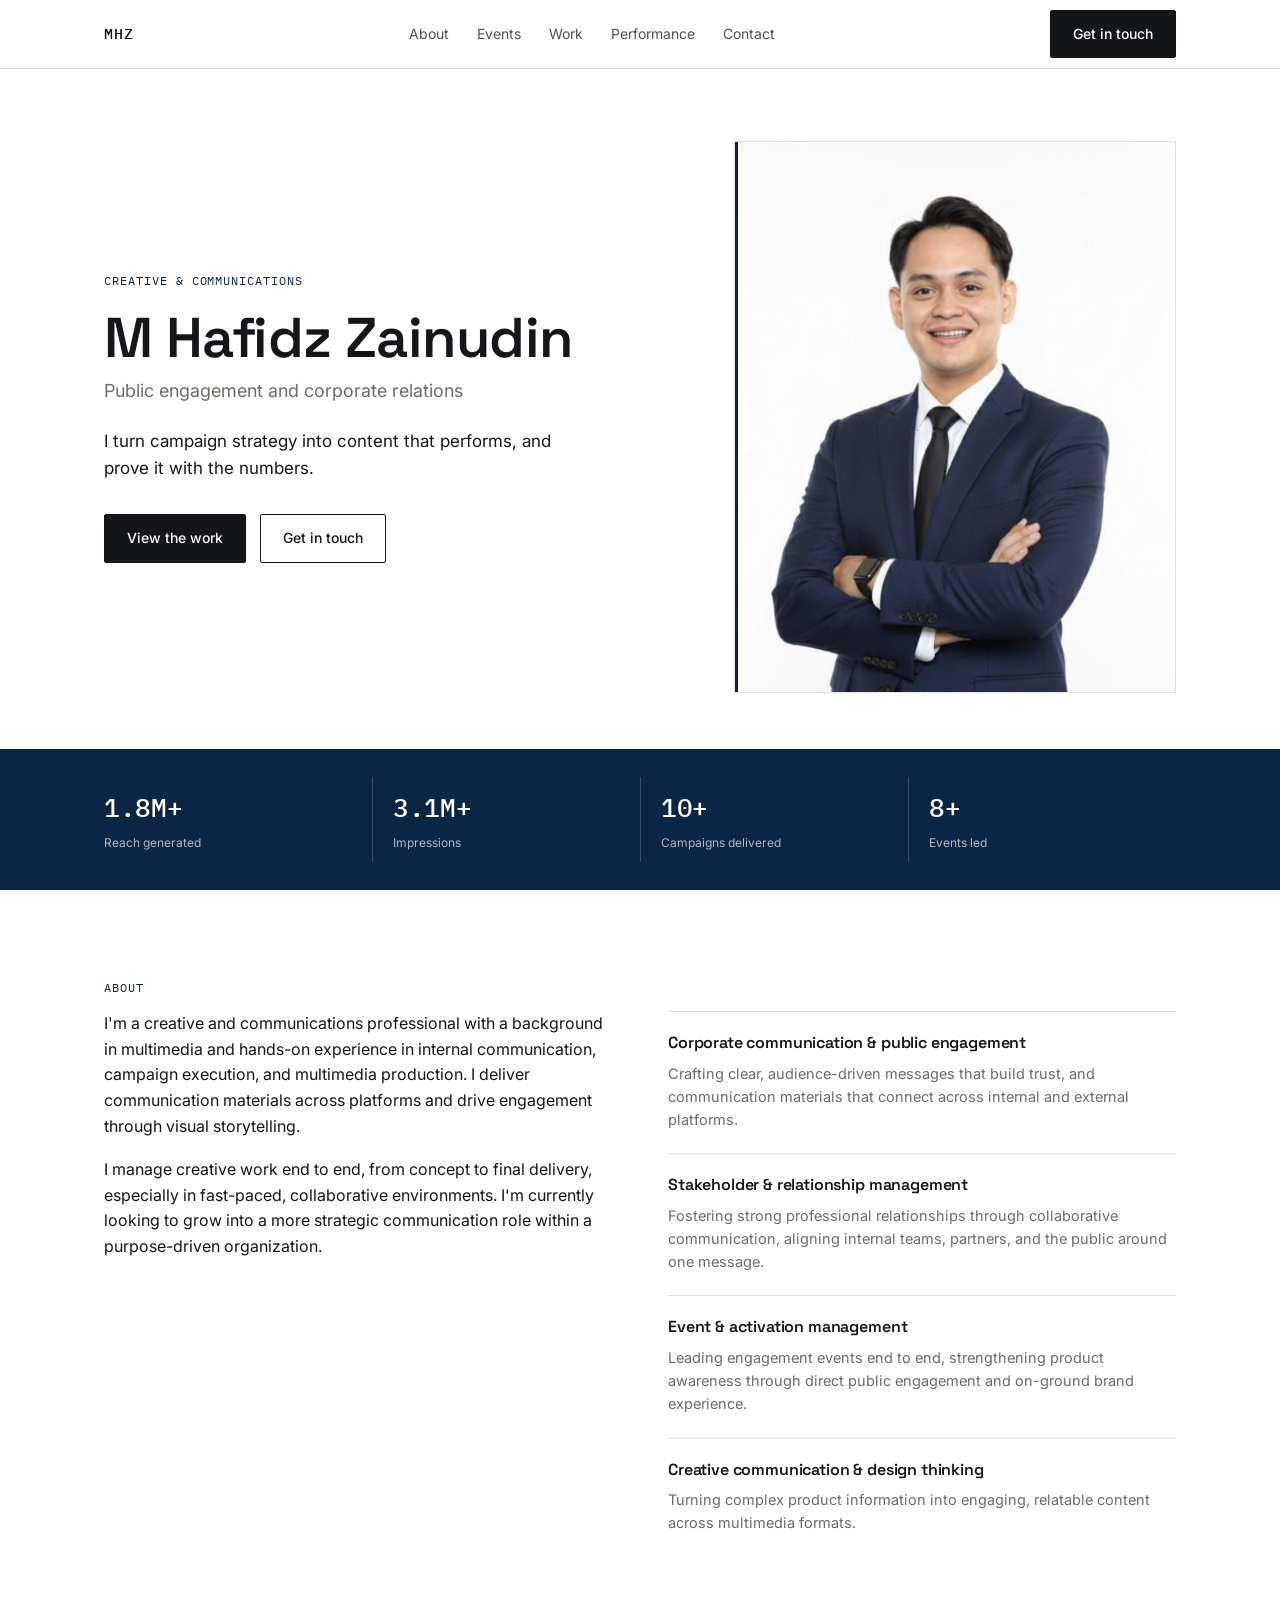
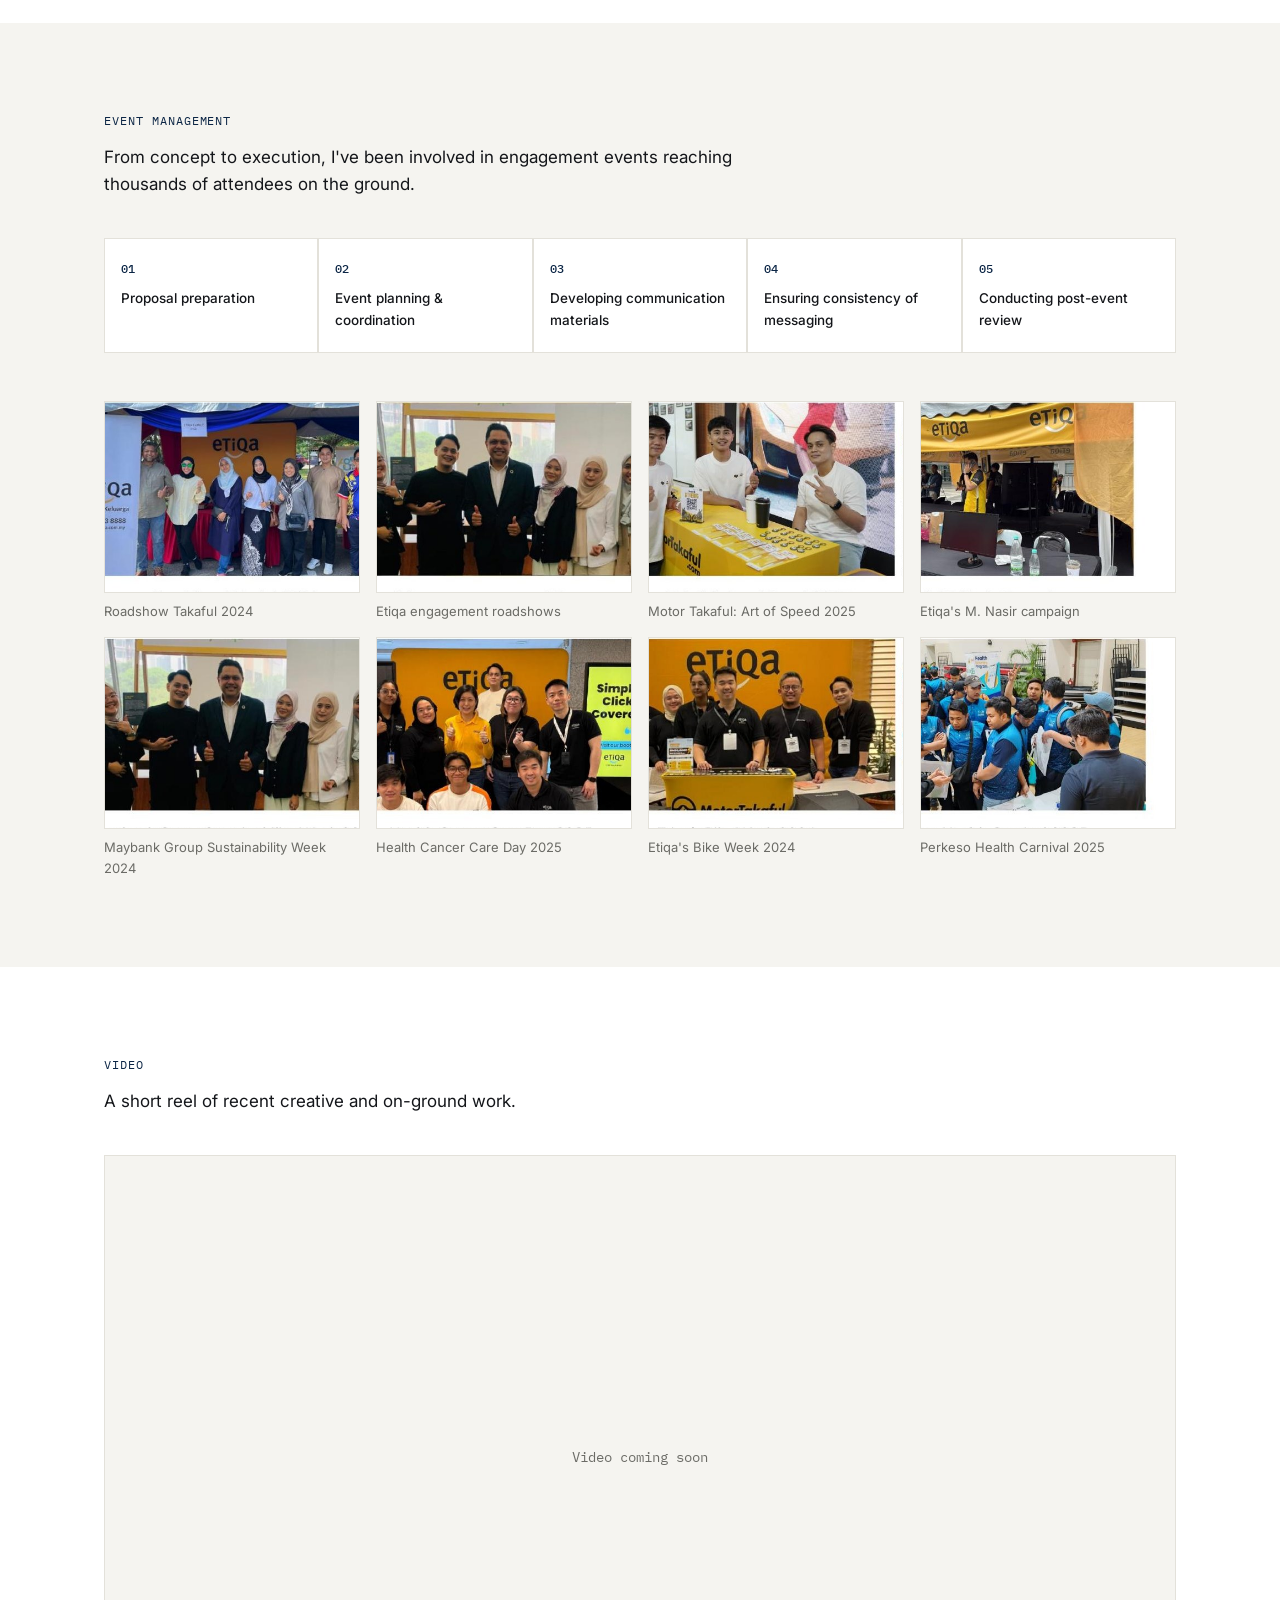
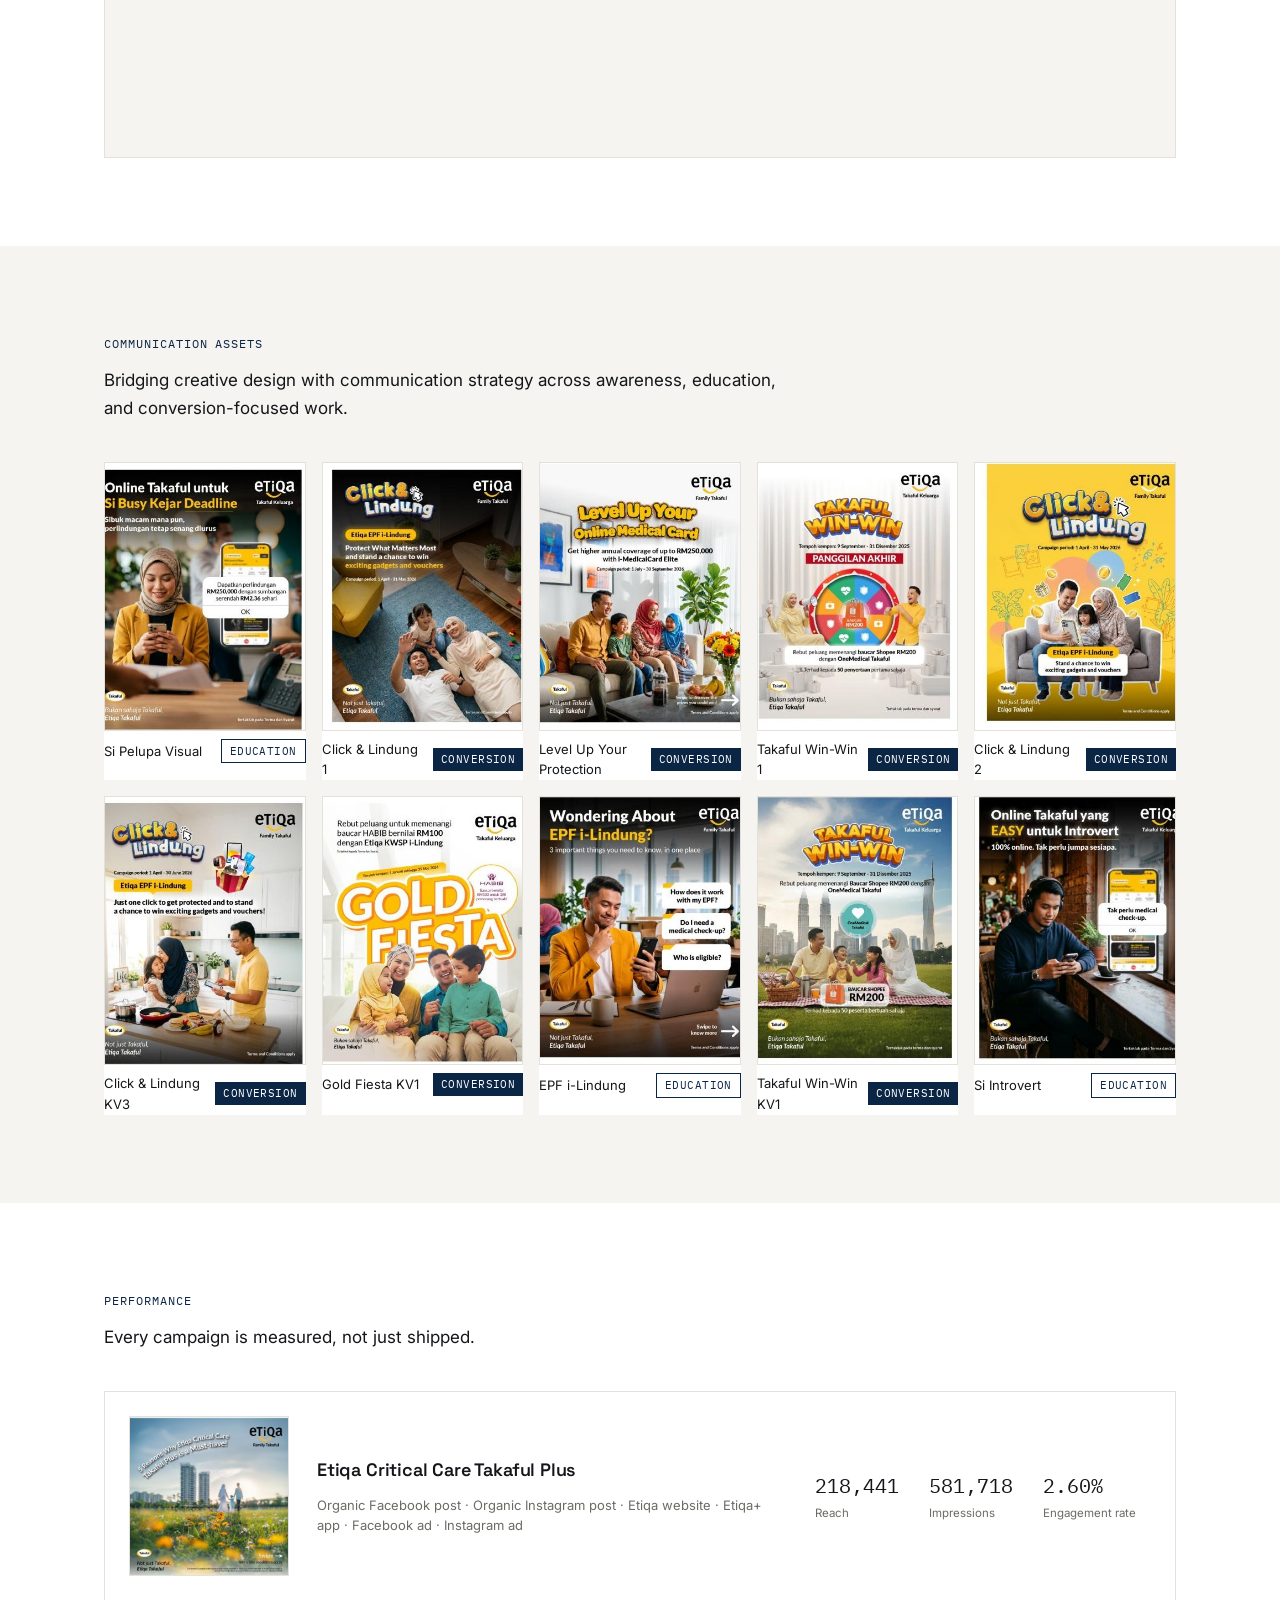
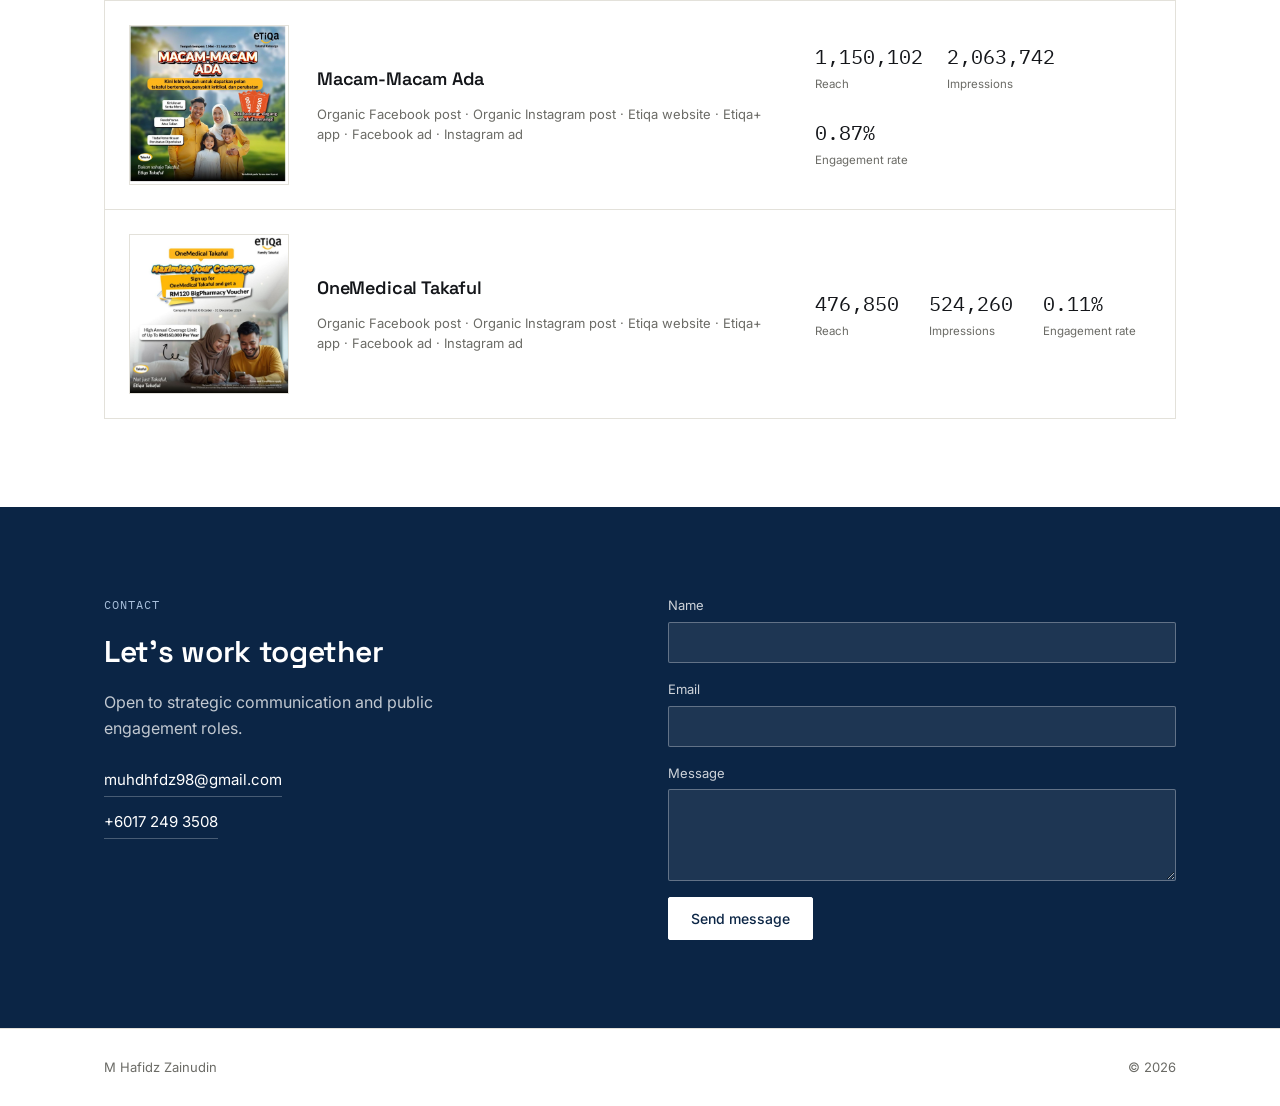
==== index.html @ d182d512 "Add files via upload" ====
<!DOCTYPE html>
<html lang="en">
<head>
<meta charset="UTF-8">
<meta name="viewport" content="width=device-width, initial-scale=1.0">
<title>M Hafidz Zainudin — Creative & Communications</title>
<meta name="description" content="Portfolio of M Hafidz Zainudin — creative and communications, public engagement and corporate relations.">
<link rel="preconnect" href="https://fonts.googleapis.com">
<link rel="preconnect" href="https://fonts.gstatic.com" crossorigin>
<link href="https://fonts.googleapis.com/css2?family=Space+Grotesk:wght@500;600;700&family=Inter:wght@400;500;600&family=IBM+Plex+Mono:wght@500&display=swap" rel="stylesheet">
<link rel="stylesheet" href="styles.css">
</head>
<body>

<a class="skip-link" href="#main">Skip to content</a>

<header class="nav" id="nav">
  <div class="wrap nav-inner">
    <a href="#top" class="mark">MHZ</a>
    <nav class="nav-links" aria-label="Primary">
      <a href="#about">About</a>
      <a href="#events">Events</a>
      <a href="#work">Work</a>
      <a href="#performance">Performance</a>
      <a href="#contact">Contact</a>
    </nav>
    <a href="#contact" class="btn btn-ink nav-cta">Get in touch</a>
    <button class="nav-toggle" id="navToggle" aria-label="Open menu" aria-expanded="false">
      <span></span><span></span><span></span>
    </button>
  </div>
</header>

<main id="main">

  <!-- HERO -->
  <section class="hero" id="top">
    <div class="wrap hero-grid">
      <div class="hero-copy">
        <p class="eyebrow" id="heroRole">Creative &amp; communications</p>
        <h1 id="heroName">M Hafidz Zainudin</h1>
        <p class="hero-role-secondary" id="heroRoleSecondary">Public engagement and corporate relations</p>
        <p class="hero-tagline" id="heroTagline"></p>
        <div class="hero-ctas">
          <a href="#work" class="btn btn-ink">View the work</a>
          <a href="#contact" class="btn btn-outline">Get in touch</a>
        </div>
      </div>
      <div class="hero-photo-wrap">
        <img id="heroPhoto" class="hero-photo" src="" alt="Portrait of M Hafidz Zainudin">
      </div>
    </div>
  </section>

  <!-- PROOF STRIP -->
  <section class="proof" aria-label="Career highlights">
    <div class="wrap proof-inner" id="metricsStrip"></div>
  </section>

  <!-- ABOUT -->
  <section class="section" id="about">
    <div class="wrap">
      <p class="section-eyebrow">About</p>
      <div class="about-grid">
        <div class="about-text" id="aboutText"></div>
        <div class="expertise-list" id="expertiseList"></div>
      </div>
    </div>
  </section>

  <!-- EVENTS -->
  <section class="section section-alt" id="events">
    <div class="wrap">
      <p class="section-eyebrow">Event management</p>
      <p class="section-intro" id="eventIntro"></p>

      <ol class="process" id="processList"></ol>

      <div class="photo-grid" id="eventsGrid"></div>
    </div>
  </section>

  <!-- VIDEO -->
  <section class="section" id="video">
    <div class="wrap">
      <p class="section-eyebrow">Video</p>
      <p class="section-intro" id="videoIntro"></p>
      <div class="video-frame" id="videoFrame"></div>
    </div>
  </section>

  <!-- WORK / GALLERY -->
  <section class="section section-alt" id="work">
    <div class="wrap">
      <p class="section-eyebrow">Communication assets</p>
      <p class="section-intro" id="galleryIntro"></p>
      <div class="gallery-grid" id="galleryGrid"></div>
    </div>
  </section>

  <!-- PERFORMANCE -->
  <section class="section" id="performance">
    <div class="wrap">
      <p class="section-eyebrow">Performance</p>
      <p class="section-intro" id="performanceIntro"></p>
      <div class="performance-list" id="performanceList"></div>
    </div>
  </section>

  <!-- CONTACT -->
  <section class="section section-contact" id="contact">
    <div class="wrap contact-grid">
      <div>
        <p class="section-eyebrow">Contact</p>
        <h2 class="contact-heading">Let's work together</h2>
        <p class="contact-note" id="footerNote"></p>
        <ul class="contact-list" id="contactList"></ul>
      </div>
      <form class="contact-form" name="contact" method="POST" data-netlify="true" netlify-honeypot="company">
        <input type="hidden" name="form-name" value="contact">
        <p class="hp-field"><label>Company<input name="company"></label></p>
        <label class="field">
          <span>Name</span>
          <input type="text" name="name" required>
        </label>
        <label class="field">
          <span>Email</span>
          <input type="email" name="email" required>
        </label>
        <label class="field">
          <span>Message</span>
          <textarea name="message" rows="4" required></textarea>
        </label>
        <button type="submit" class="btn btn-ink">Send message</button>
      </form>
    </div>
  </section>

</main>

<footer class="footer">
  <div class="wrap footer-inner">
    <span id="footerName"></span>
    <span class="footer-year"></span>
  </div>
</footer>

<script src="script.js"></script>
<script src="https://identity.netlify.com/v1/netlify-identity-widget.js"></script>
<script>
  if (window.netlifyIdentity) {
    window.netlifyIdentity.on("init", (user) => {
      if (!user) {
        window.netlifyIdentity.on("login", () => {
          document.location.href = "/admin/";
        });
      }
    });
  }
</script>
</body>
</html>
---- styles.css ----
:root {
  --ink: #14161A;
  --paper: #FFFFFF;
  --paper-alt: #F5F4F0;
  --navy: #0B2545;
  --navy-deep: #081B2E;
  --navy-tint: #E9EEF5;
  --line: #E3E1DA;
  --muted: #6B6B66;
  --font-display: 'Space Grotesk', sans-serif;
  --font-body: 'Inter', sans-serif;
  --font-mono: 'IBM Plex Mono', monospace;
  --max: 1120px;
}

* { box-sizing: border-box; }
html { scroll-behavior: smooth; }
body {
  margin: 0;
  font-family: var(--font-body);
  color: var(--ink);
  background: var(--paper);
  line-height: 1.6;
  -webkit-font-smoothing: antialiased;
}
img { max-width: 100%; display: block; }
a { color: inherit; }

.skip-link {
  position: absolute; left: -999px; top: 0;
  background: var(--ink); color: var(--paper); padding: 10px 16px; z-index: 200;
}
.skip-link:focus { left: 12px; top: 12px; }

.wrap { max-width: var(--max); margin: 0 auto; padding: 0 24px; }

h1, h2, h3 { font-family: var(--font-display); font-weight: 600; letter-spacing: -0.01em; margin: 0; }

/* ---------- NAV ---------- */
.nav {
  position: sticky; top: 0; z-index: 100;
  background: rgba(255,255,255,0.92);
  backdrop-filter: blur(8px);
  border-bottom: 1px solid var(--line);
}
.nav-inner { display: flex; align-items: center; justify-content: space-between; height: 68px; }
.mark { font-family: var(--font-mono); font-weight: 500; font-size: 15px; letter-spacing: 0.06em; text-decoration: none; }
.nav-links { display: flex; gap: 28px; }
.nav-links a { text-decoration: none; font-size: 14px; color: var(--ink); opacity: 0.75; transition: opacity 0.15s; }
.nav-links a:hover { opacity: 1; }
.nav-cta { display: inline-flex; }
.nav-toggle { display: none; flex-direction: column; gap: 4px; background: none; border: 0; cursor: pointer; padding: 8px; }
.nav-toggle span { width: 20px; height: 2px; background: var(--ink); display: block; }

/* ---------- BUTTONS ---------- */
.btn {
  display: inline-block; text-decoration: none;
  font-size: 14px; font-weight: 500; padding: 12px 22px;
  border-radius: 2px; border: 1px solid var(--ink);
  transition: background 0.15s, color 0.15s, border-color 0.15s;
  cursor: pointer; font-family: var(--font-body);
}
.btn-ink { background: var(--ink); color: var(--paper); }
.btn-ink:hover { background: var(--navy); border-color: var(--navy); }
.btn-outline { background: transparent; color: var(--ink); }
.btn-outline:hover { border-color: var(--navy); color: var(--navy); }

/* ---------- HERO ---------- */
.hero { padding: 72px 0 56px; }
.hero-grid { display: grid; grid-template-columns: 1.3fr 1fr; gap: 56px; align-items: center; }
.eyebrow {
  font-family: var(--font-mono); font-size: 12px; letter-spacing: 0.08em; text-transform: uppercase;
  color: var(--navy); margin: 0 0 18px;
}
.hero-copy h1 { font-size: clamp(36px, 5vw, 56px); line-height: 1.05; }
.hero-role-secondary { font-size: 18px; color: var(--muted); margin: 10px 0 22px; }
.hero-tagline { font-size: 17px; max-width: 44ch; margin: 0 0 32px; }
.hero-ctas { display: flex; gap: 14px; flex-wrap: wrap; }
.hero-photo-wrap {
  border: 1px solid var(--line); background: var(--paper-alt);
  aspect-ratio: 4/5; overflow: hidden; position: relative;
}
.hero-photo-wrap::after {
  content: ''; position: absolute; inset: 0;
  border-left: 3px solid var(--navy);
}
.hero-photo { width: 100%; height: 100%; object-fit: cover; }

/* ---------- PROOF STRIP (signature element) ---------- */
.proof { background: var(--navy); color: #fff; }
.proof-inner {
  display: grid; grid-template-columns: repeat(auto-fit, minmax(160px, 1fr));
  padding: 28px 24px;
}
.metric { padding: 10px 20px; border-left: 1px solid rgba(255,255,255,0.18); }
.metric:first-child { border-left: 0; padding-left: 0; }
.metric-value { font-family: var(--font-mono); font-size: 26px; font-weight: 500; letter-spacing: -0.01em; }
.metric-label { font-size: 12px; color: rgba(255,255,255,0.68); margin-top: 4px; }

/* ---------- SECTIONS ---------- */
.section { padding: 88px 0; }
.section-alt { background: var(--paper-alt); }
.section-eyebrow {
  font-family: var(--font-mono); font-size: 12px; letter-spacing: 0.08em; text-transform: uppercase;
  color: var(--navy); margin: 0 0 14px;
}
.section-intro { font-size: 17px; max-width: 62ch; color: var(--ink); margin: 0 0 40px; }

/* ---------- ABOUT ---------- */
.about-grid { display: grid; grid-template-columns: 1fr 1fr; gap: 56px; }
.about-text p { font-size: 16px; margin: 0 0 18px; color: var(--ink); }
.expertise-list { display: flex; flex-direction: column; gap: 22px; }
.expertise-item { border-top: 1px solid var(--line); padding-top: 18px; }
.expertise-item h3 { font-size: 16px; font-weight: 600; margin-bottom: 6px; }
.expertise-item p { font-size: 14.5px; color: var(--muted); margin: 0; }

/* ---------- PROCESS (real sequence) ---------- */
.process {
  list-style: none; margin: 0 0 48px; padding: 0;
  display: grid; grid-template-columns: repeat(5, 1fr); gap: 2px;
  background: var(--line); border: 1px solid var(--line);
}
.process li {
  background: var(--paper); padding: 20px 16px; font-size: 13.5px; font-weight: 500;
  position: relative;
}
.process li .step-num {
  display: block; font-family: var(--font-mono); font-size: 12px; color: var(--navy); margin-bottom: 10px;
}

/* ---------- PHOTO GRID ---------- */
.photo-grid { display: grid; grid-template-columns: repeat(4, 1fr); gap: 16px; }
.photo-card figure { margin: 0; }
.photo-card img { width: 100%; aspect-ratio: 4/3; object-fit: cover; border: 1px solid var(--line); }
.photo-card figcaption { font-size: 13px; color: var(--muted); margin-top: 8px; }

/* ---------- VIDEO ---------- */
.video-frame {
  aspect-ratio: 16/9; background: var(--paper-alt); border: 1px solid var(--line);
  display: flex; align-items: center; justify-content: center; overflow: hidden;
}
.video-frame iframe { width: 100%; height: 100%; border: 0; }
.video-placeholder { font-size: 14px; color: var(--muted); font-family: var(--font-mono); }

/* ---------- GALLERY ---------- */
.gallery-grid { display: grid; grid-template-columns: repeat(5, 1fr); gap: 16px; }
.gallery-item { background: var(--paper); }
.gallery-item img { width: 100%; aspect-ratio: 3/4; object-fit: cover; border: 1px solid var(--line); }
.gallery-meta { display: flex; align-items: center; justify-content: space-between; margin-top: 8px; gap: 8px; }
.gallery-caption { font-size: 13px; color: var(--ink); }
.tag {
  font-family: var(--font-mono); font-size: 10.5px; letter-spacing: 0.04em; text-transform: uppercase;
  padding: 3px 8px; white-space: nowrap;
}
.tag-conversion { background: var(--navy); color: #fff; }
.tag-education { border: 1px solid var(--navy); color: var(--navy); }

/* ---------- PERFORMANCE ---------- */
.performance-list { display: flex; flex-direction: column; gap: 1px; background: var(--line); border: 1px solid var(--line); }
.performance-item {
  background: var(--paper); display: grid; grid-template-columns: 160px 1.4fr 1fr; gap: 28px; padding: 24px; align-items: center;
}
.performance-item img { width: 100%; aspect-ratio: 1; object-fit: cover; border: 1px solid var(--line); }
.performance-name { font-family: var(--font-display); font-size: 18px; font-weight: 600; margin: 0 0 10px; }
.performance-platforms { font-size: 13px; color: var(--muted); margin: 0; }
.performance-stats { display: flex; gap: 24px; flex-wrap: wrap; }
.performance-stats div { min-width: 90px; }
.performance-stats .stat-value { font-family: var(--font-mono); font-size: 20px; }
.performance-stats .stat-label { font-size: 11.5px; color: var(--muted); margin-top: 2px; }

/* ---------- CONTACT ---------- */
.section-contact { background: var(--navy); color: #fff; }
.contact-grid { display: grid; grid-template-columns: 1fr 1fr; gap: 56px; }
.section-contact .section-eyebrow { color: #A9C0DC; }
.contact-heading { font-size: 30px; margin: 6px 0 14px; }
.contact-note { color: rgba(255,255,255,0.75); max-width: 42ch; margin: 0 0 26px; }
.contact-list { list-style: none; padding: 0; margin: 0; display: flex; flex-direction: column; gap: 12px; }
.contact-list a { text-decoration: none; font-size: 15px; border-bottom: 1px solid rgba(255,255,255,0.25); padding-bottom: 4px; display: inline-block; }
.contact-list a:hover { border-color: #fff; }

.contact-form { display: flex; flex-direction: column; gap: 16px; }
.field { display: flex; flex-direction: column; gap: 6px; font-size: 13px; }
.field span { color: rgba(255,255,255,0.8); }
.field input, .field textarea, .contact-form textarea {
  font-family: var(--font-body); font-size: 14px; padding: 11px 12px;
  background: rgba(255,255,255,0.08); border: 1px solid rgba(255,255,255,0.3); color: #fff; border-radius: 2px;
}
.field input::placeholder, .field textarea::placeholder { color: rgba(255,255,255,0.4); }
.contact-form .btn-ink { background: #fff; color: var(--navy); border-color: #fff; align-self: flex-start; }
.contact-form .btn-ink:hover { background: var(--navy-tint); }
.hp-field { position: absolute; left: -9999px; }

/* ---------- FOOTER ---------- */
.footer { padding: 28px 0; border-top: 1px solid var(--line); }
.footer-inner { display: flex; justify-content: space-between; font-size: 13px; color: var(--muted); }

/* ---------- RESPONSIVE ---------- */
@media (max-width: 860px) {
  .hero-grid { grid-template-columns: 1fr; }
  .hero-photo-wrap { order: -1; max-width: 320px; }
  .about-grid { grid-template-columns: 1fr; }
  .process { grid-template-columns: repeat(2, 1fr); }
  .photo-grid { grid-template-columns: repeat(2, 1fr); }
  .gallery-grid { grid-template-columns: repeat(2, 1fr); }
  .performance-item { grid-template-columns: 96px 1fr; }
  .performance-stats { grid-column: 1 / -1; }
  .contact-grid { grid-template-columns: 1fr; }
  .nav-links, .nav-cta { display: none; }
  .nav-toggle { display: flex; }
  .nav.open .nav-links {
    display: flex; flex-direction: column; position: absolute; top: 68px; left: 0; right: 0;
    background: #fff; border-bottom: 1px solid var(--line); padding: 16px 24px; gap: 16px;
  }
  .nav.open .nav-cta { display: inline-flex; position: absolute; top: 220px; left: 24px; }
}
@media (max-width: 480px) {
  .process { grid-template-columns: 1fr; }
  .photo-grid { grid-template-columns: 1fr; }
  .gallery-grid { grid-template-columns: 1fr; }
}
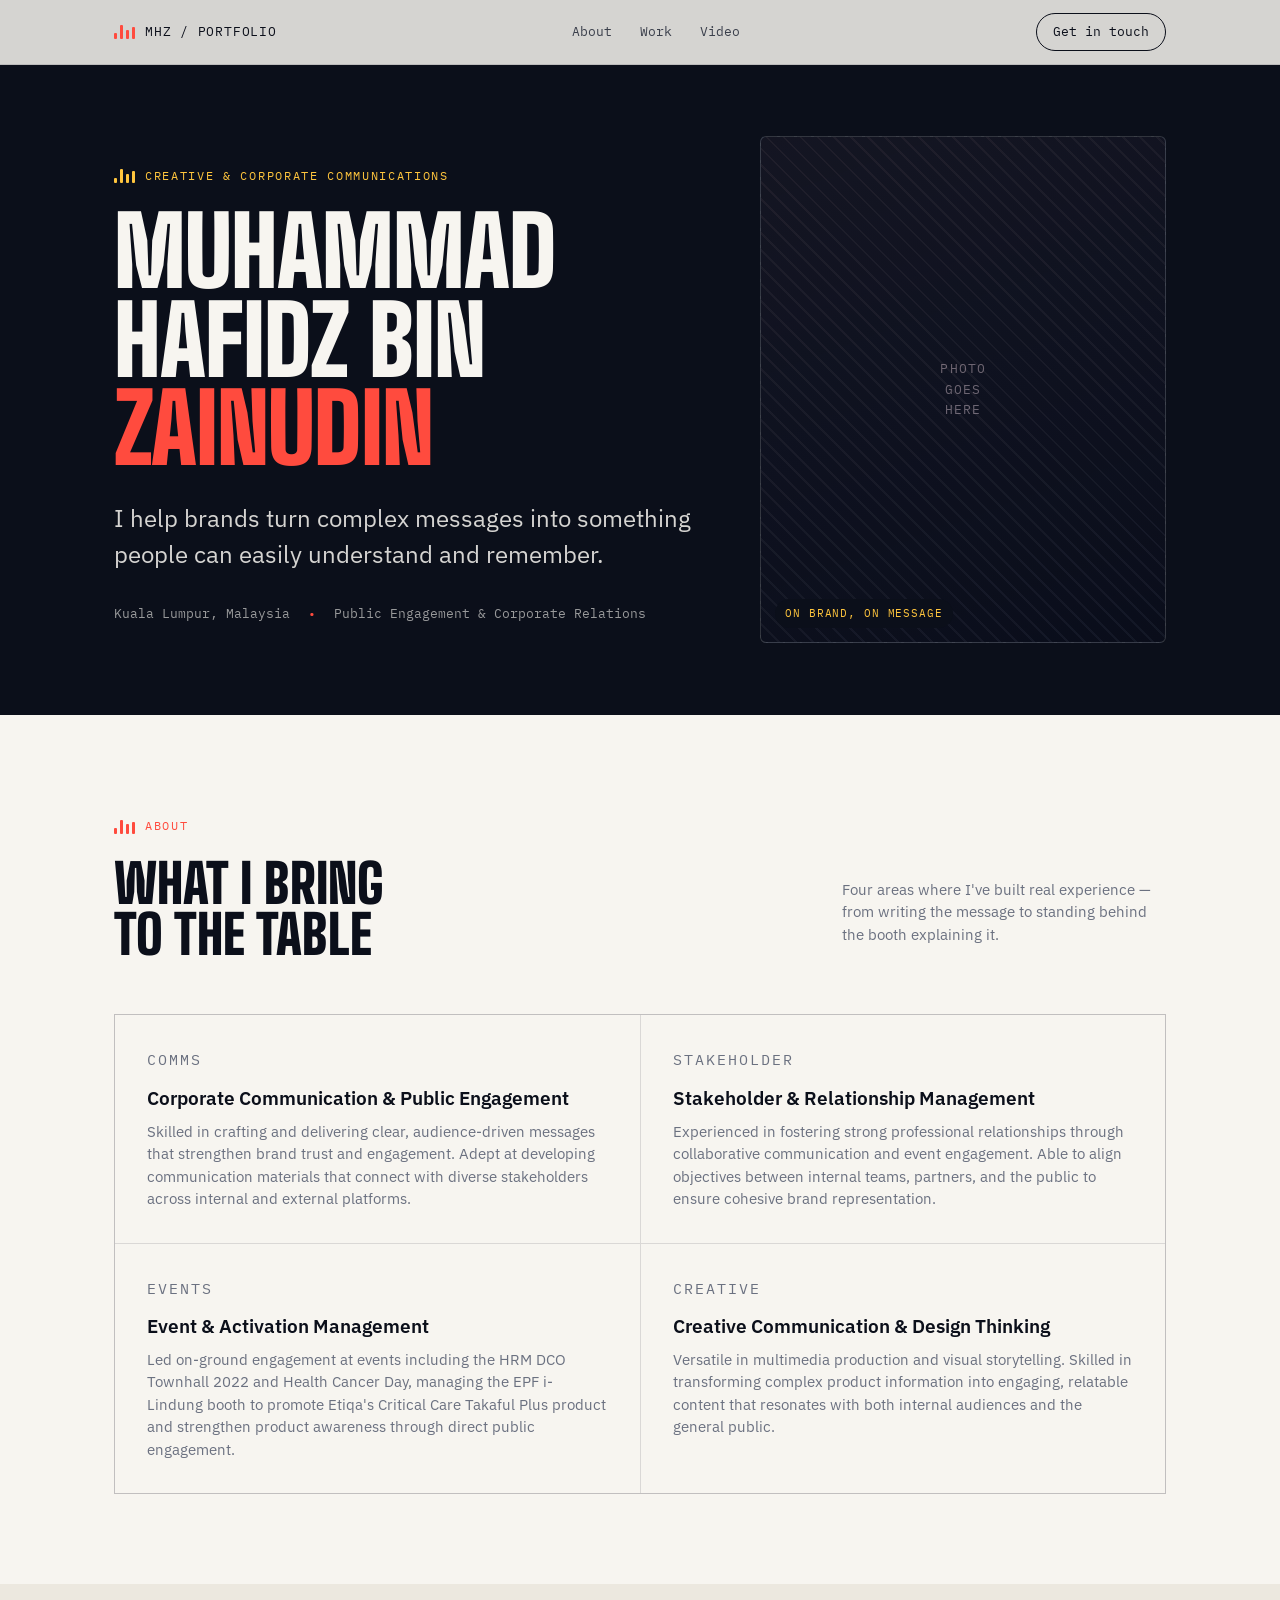
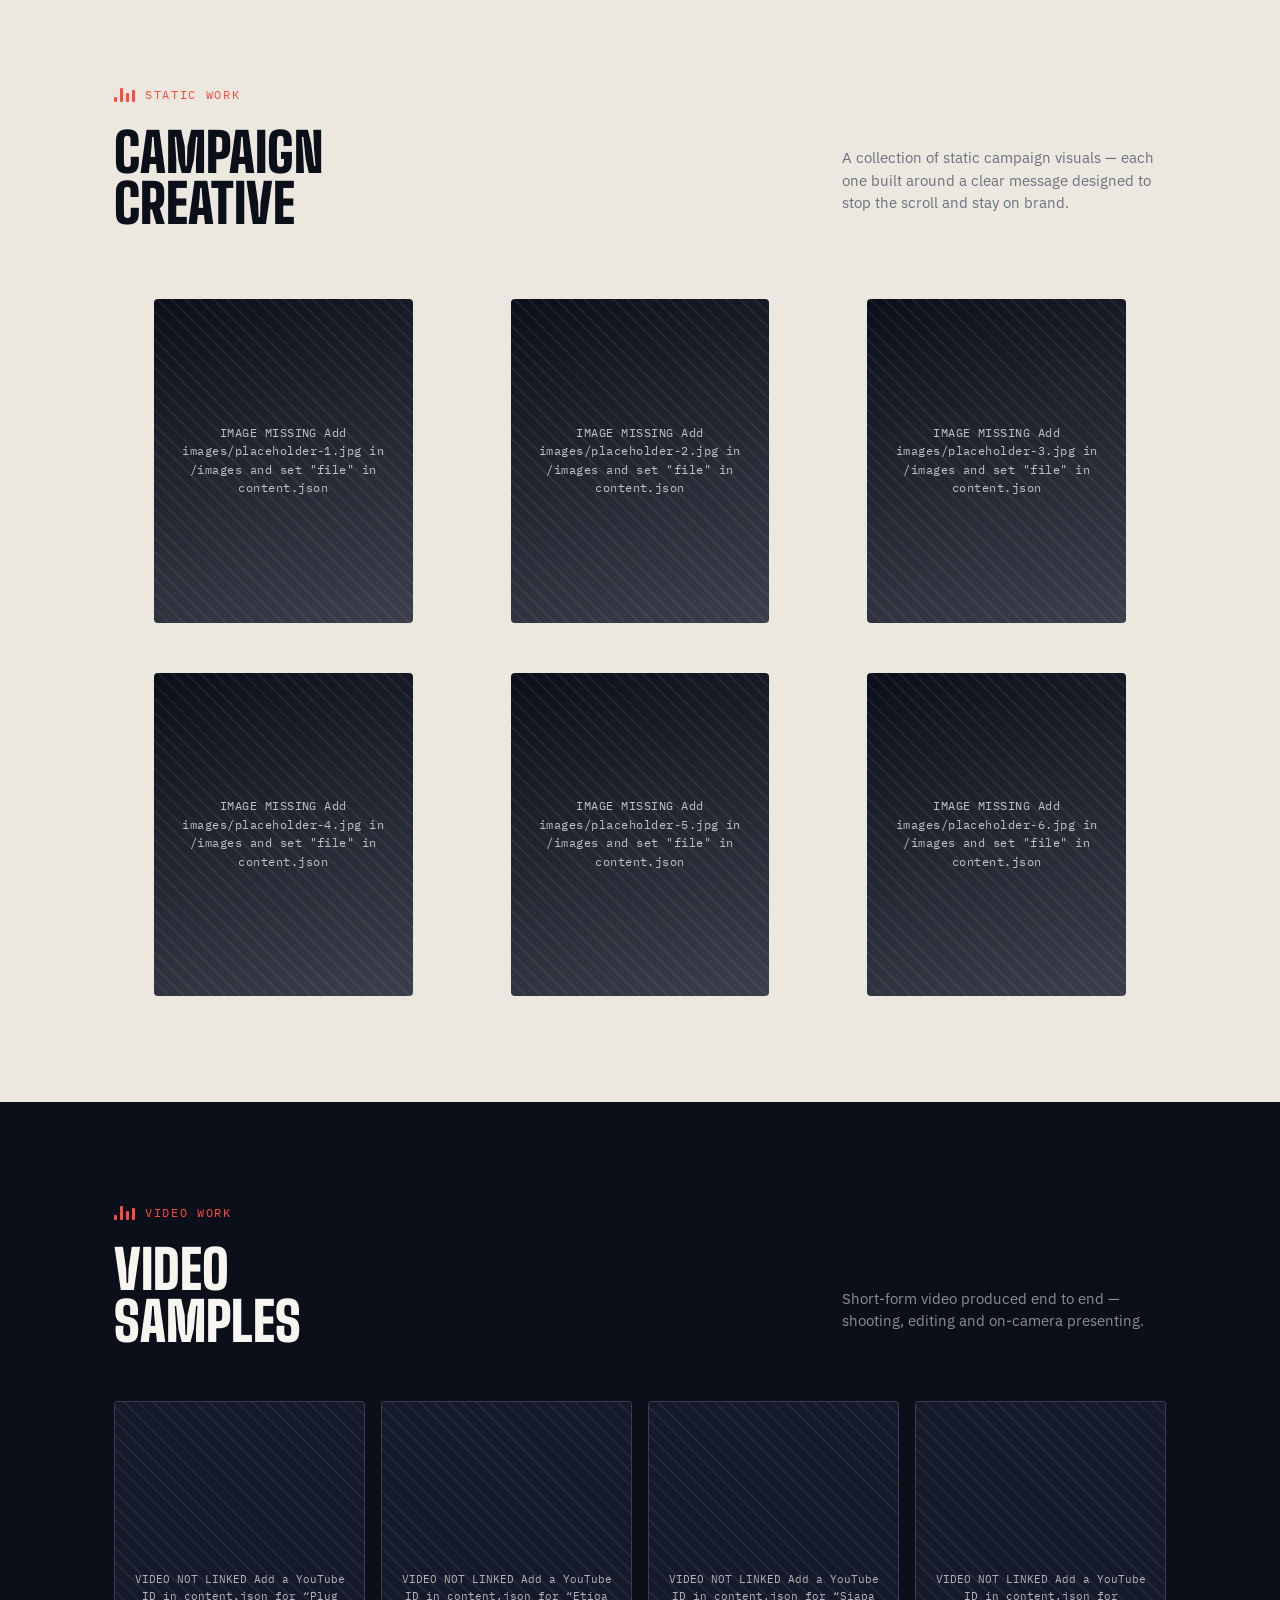
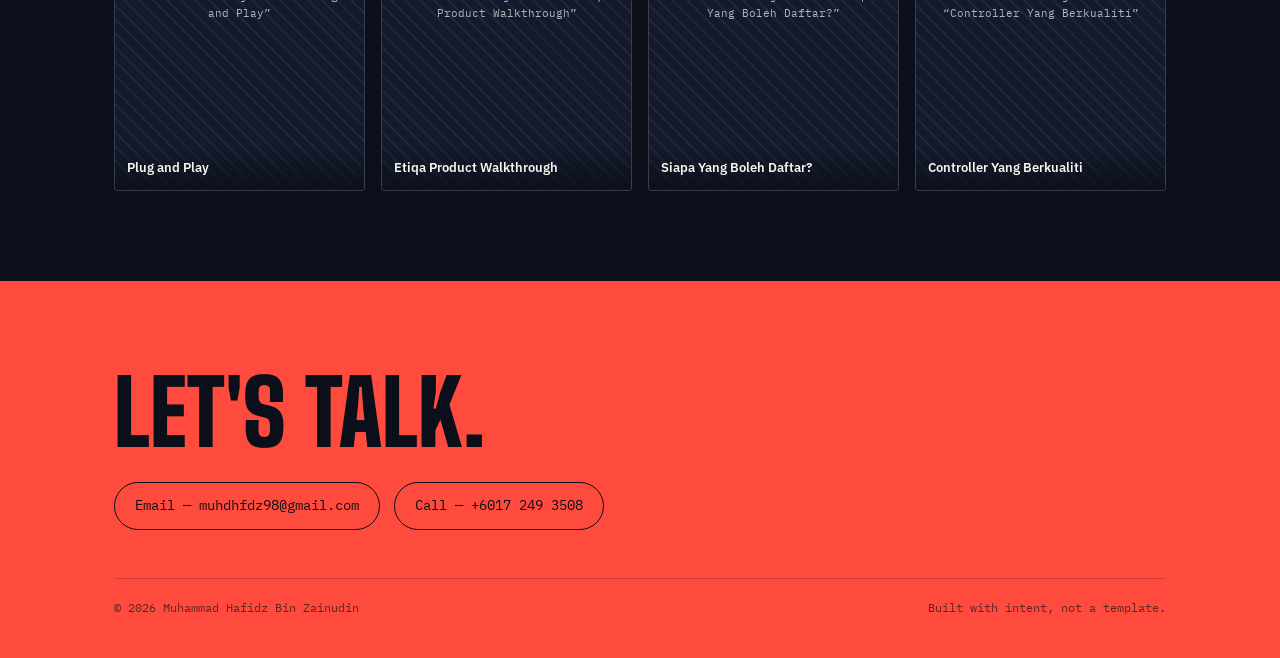
==== commit 62bb5e69: "Add files via upload" ====
--- a/index.html
+++ b/index.html
@@ -3,160 +3,116 @@
 <head>
 <meta charset="UTF-8">
 <meta name="viewport" content="width=device-width, initial-scale=1.0">
-<title>M Hafidz Zainudin — Creative & Communications</title>
-<meta name="description" content="Portfolio of M Hafidz Zainudin — creative and communications, public engagement and corporate relations.">
+<title>Muhammad Hafidz Bin Zainudin — Creative & Corporate Communications</title>
+<meta name="description" content="Portfolio of Muhammad Hafidz Bin Zainudin — corporate communications, public engagement and creative content.">
+
 <link rel="preconnect" href="https://fonts.googleapis.com">
 <link rel="preconnect" href="https://fonts.gstatic.com" crossorigin>
-<link href="https://fonts.googleapis.com/css2?family=Space+Grotesk:wght@500;600;700&family=Inter:wght@400;500;600&family=IBM+Plex+Mono:wght@500&display=swap" rel="stylesheet">
+<link href="https://fonts.googleapis.com/css2?family=Big+Shoulders+Display:wght@600;900&family=IBM+Plex+Mono:wght@400;500&family=IBM+Plex+Sans:wght@400;500;600&display=swap" rel="stylesheet">
 <link rel="stylesheet" href="styles.css">
 </head>
 <body>
 
-<a class="skip-link" href="#main">Skip to content</a>
+<nav class="nav">
+  <div class="wrap">
+    <a href="#top" class="nav-mark">
+      <span class="bars" aria-hidden="true"><span></span><span></span><span></span><span></span></span>
+      MHZ / PORTFOLIO
+    </a>
+    <ul class="nav-links">
+      <li><a href="#about">About</a></li>
+      <li><a href="#work">Work</a></li>
+      <li><a href="#video">Video</a></li>
+    </ul>
+    <a href="#contact" class="nav-cta">Get in touch</a>
+  </div>
+</nav>
 
-<header class="nav" id="nav">
-  <div class="wrap nav-inner">
-    <a href="#top" class="mark">MHZ</a>
-    <nav class="nav-links" aria-label="Primary">
-      <a href="#about">About</a>
-      <a href="#events">Events</a>
-      <a href="#work">Work</a>
-      <a href="#performance">Performance</a>
-      <a href="#contact">Contact</a>
-    </nav>
-    <a href="#contact" class="btn btn-ink nav-cta">Get in touch</a>
-    <button class="nav-toggle" id="navToggle" aria-label="Open menu" aria-expanded="false">
-      <span></span><span></span><span></span>
-    </button>
+<header class="hero" id="top">
+  <div class="wrap">
+    <div>
+      <p class="hero-eyebrow eyebrow">
+        <span class="bars" aria-hidden="true"><span></span><span></span><span></span><span></span></span>
+        CREATIVE &amp; CORPORATE COMMUNICATIONS
+      </p>
+      <h1>
+        <span class="line"><span>Muhammad</span></span>
+        <span class="line"><span>Hafidz Bin</span></span>
+        <span class="line"><span>Zainudin</span></span>
+      </h1>
+      <p class="hero-hook" id="hero-hook">I help brands turn complex messages into something people can easily understand and remember.</p>
+      <div class="hero-meta">
+        <span id="hero-location">Kuala Lumpur, Malaysia</span>
+        <span class="dot">•</span>
+        <span>Public Engagement &amp; Corporate Relations</span>
+      </div>
+    </div>
+    <div class="hero-photo">
+      <img id="hero-photo-img" src="images/profile.jpg" alt="Portrait of Muhammad Hafidz Bin Zainudin" onerror="this.closest('.hero-photo').classList.add('no-photo'); this.remove();">
+      <span class="hero-photo-tag">On brand, on message</span>
+    </div>
   </div>
 </header>
 
-<main id="main">
-
-  <!-- HERO -->
-  <section class="hero" id="top">
-    <div class="wrap hero-grid">
-      <div class="hero-copy">
-        <p class="eyebrow" id="heroRole">Creative &amp; communications</p>
-        <h1 id="heroName">M Hafidz Zainudin</h1>
-        <p class="hero-role-secondary" id="heroRoleSecondary">Public engagement and corporate relations</p>
-        <p class="hero-tagline" id="heroTagline"></p>
-        <div class="hero-ctas">
-          <a href="#work" class="btn btn-ink">View the work</a>
-          <a href="#contact" class="btn btn-outline">Get in touch</a>
+<main>
+  <section class="section about" id="about">
+    <div class="wrap">
+      <div class="section-head reveal">
+        <div>
+          <p class="eyebrow"><span class="bars" aria-hidden="true"><span></span><span></span><span></span><span></span></span> ABOUT</p>
+          <h2>What I bring<br>to the table</h2>
         </div>
+        <p class="section-note">Four areas where I've built real experience — from writing the message to standing behind the booth explaining it.</p>
       </div>
-      <div class="hero-photo-wrap">
-        <img id="heroPhoto" class="hero-photo" src="" alt="Portrait of M Hafidz Zainudin">
-      </div>
+      <div class="about-grid reveal" id="about-grid"></div>
     </div>
   </section>
 
-  <!-- PROOF STRIP -->
-  <section class="proof" aria-label="Career highlights">
-    <div class="wrap proof-inner" id="metricsStrip"></div>
-  </section>
-
-  <!-- ABOUT -->
-  <section class="section" id="about">
+  <section class="section work" id="work">
     <div class="wrap">
-      <p class="section-eyebrow">About</p>
-      <div class="about-grid">
-        <div class="about-text" id="aboutText"></div>
-        <div class="expertise-list" id="expertiseList"></div>
+      <div class="section-head reveal">
+        <div>
+          <p class="eyebrow"><span class="bars" aria-hidden="true"><span></span><span></span><span></span><span></span></span> STATIC WORK</p>
+          <h2>Campaign<br>creative</h2>
+        </div>
+        <p class="section-note">A collection of static campaign visuals — each one built around a clear message designed to stop the scroll and stay on brand.</p>
       </div>
+      <div class="gallery reveal" id="gallery"></div>
     </div>
   </section>
 
-  <!-- EVENTS -->
-  <section class="section section-alt" id="events">
+  <section class="section video-section" id="video">
     <div class="wrap">
-      <p class="section-eyebrow">Event management</p>
-      <p class="section-intro" id="eventIntro"></p>
-
-      <ol class="process" id="processList"></ol>
-
-      <div class="photo-grid" id="eventsGrid"></div>
+      <div class="section-head reveal">
+        <div>
+          <p class="eyebrow"><span class="bars" aria-hidden="true"><span></span><span></span><span></span><span></span></span> VIDEO WORK</p>
+          <h2>Video<br>samples</h2>
+        </div>
+        <p class="section-note">Short-form video produced end to end — shooting, editing and on-camera presenting.</p>
+      </div>
+      <div class="video-grid reveal" id="video-grid"></div>
     </div>
   </section>
-
-  <!-- VIDEO -->
-  <section class="section" id="video">
-    <div class="wrap">
-      <p class="section-eyebrow">Video</p>
-      <p class="section-intro" id="videoIntro"></p>
-      <div class="video-frame" id="videoFrame"></div>
-    </div>
-  </section>
-
-  <!-- WORK / GALLERY -->
-  <section class="section section-alt" id="work">
-    <div class="wrap">
-      <p class="section-eyebrow">Communication assets</p>
-      <p class="section-intro" id="galleryIntro"></p>
-      <div class="gallery-grid" id="galleryGrid"></div>
-    </div>
-  </section>
-
-  <!-- PERFORMANCE -->
-  <section class="section" id="performance">
-    <div class="wrap">
-      <p class="section-eyebrow">Performance</p>
-      <p class="section-intro" id="performanceIntro"></p>
-      <div class="performance-list" id="performanceList"></div>
-    </div>
-  </section>
-
-  <!-- CONTACT -->
-  <section class="section section-contact" id="contact">
-    <div class="wrap contact-grid">
-      <div>
-        <p class="section-eyebrow">Contact</p>
-        <h2 class="contact-heading">Let's work together</h2>
-        <p class="contact-note" id="footerNote"></p>
-        <ul class="contact-list" id="contactList"></ul>
-      </div>
-      <form class="contact-form" name="contact" method="POST" data-netlify="true" netlify-honeypot="company">
-        <input type="hidden" name="form-name" value="contact">
-        <p class="hp-field"><label>Company<input name="company"></label></p>
-        <label class="field">
-          <span>Name</span>
-          <input type="text" name="name" required>
-        </label>
-        <label class="field">
-          <span>Email</span>
-          <input type="email" name="email" required>
-        </label>
-        <label class="field">
-          <span>Message</span>
-          <textarea name="message" rows="4" required></textarea>
-        </label>
-        <button type="submit" class="btn btn-ink">Send message</button>
-      </form>
-    </div>
-  </section>
-
 </main>
 
-<footer class="footer">
-  <div class="wrap footer-inner">
-    <span id="footerName"></span>
-    <span class="footer-year"></span>
+<footer class="contact" id="contact">
+  <div class="wrap">
+    <h2>Let's talk.</h2>
+    <div class="contact-row" id="contact-row"></div>
+    <div class="contact-foot">
+      <span>© <span id="year"></span> Muhammad Hafidz Bin Zainudin</span>
+      <span>Built with intent, not a template.</span>
+    </div>
   </div>
 </footer>
 
+<div class="lightbox" id="lightbox">
+  <div class="lightbox-inner">
+    <button class="lightbox-close" id="lightbox-close">CLOSE ✕</button>
+    <iframe id="lightbox-frame" src="" title="Video player" allow="autoplay; encrypted-media" allowfullscreen></iframe>
+  </div>
+</div>
+
 <script src="script.js"></script>
-<script src="https://identity.netlify.com/v1/netlify-identity-widget.js"></script>
-<script>
-  if (window.netlifyIdentity) {
-    window.netlifyIdentity.on("init", (user) => {
-      if (!user) {
-        window.netlifyIdentity.on("login", () => {
-          document.location.href = "/admin/";
-        });
-      }
-    });
-  }
-</script>
 </body>
 </html>
--- a/styles.css
+++ b/styles.css
@@ -1,220 +1,554 @@
+/* ============================================
+   TOKENS
+   ============================================ */
 :root {
-  --ink: #14161A;
-  --paper: #FFFFFF;
-  --paper-alt: #F5F4F0;
-  --navy: #0B2545;
-  --navy-deep: #081B2E;
-  --navy-tint: #E9EEF5;
-  --line: #E3E1DA;
-  --muted: #6B6B66;
-  --font-display: 'Space Grotesk', sans-serif;
-  --font-body: 'Inter', sans-serif;
-  --font-mono: 'IBM Plex Mono', monospace;
-  --max: 1120px;
+  --ink: #0b0f1a;
+  --ink-soft: #141a2b;
+  --paper: #f7f5f0;
+  --paper-dim: #ecE8df;
+  --coral: #ff4b3e;
+  --cobalt: #2f5fff;
+  --sun: #ffc53d;
+  --slate: #3a3f4b;
+  --slate-soft: #6b7180;
+  --line: rgba(11, 15, 26, 0.12);
+  --line-on-ink: rgba(247, 245, 240, 0.16);
+
+  --display: "Big Shoulders Display", "Arial Narrow", sans-serif;
+  --body: "IBM Plex Sans", -apple-system, sans-serif;
+  --mono: "IBM Plex Mono", "Courier New", monospace;
+
+  --max: 1180px;
+  --pad: clamp(20px, 5vw, 64px);
 }
 
 * { box-sizing: border-box; }
 html { scroll-behavior: smooth; }
+
+@media (prefers-reduced-motion: reduce) {
+  html { scroll-behavior: auto; }
+  *, *::before, *::after {
+    animation-duration: 0.01ms !important;
+    animation-iteration-count: 1 !important;
+    transition-duration: 0.01ms !important;
+    scroll-behavior: auto !important;
+  }
+}
+
 body {
   margin: 0;
-  font-family: var(--font-body);
-  color: var(--ink);
   background: var(--paper);
-  line-height: 1.6;
+  color: var(--slate);
+  font-family: var(--body);
+  font-size: 16px;
+  line-height: 1.55;
   -webkit-font-smoothing: antialiased;
 }
+
 img { max-width: 100%; display: block; }
 a { color: inherit; }
 
-.skip-link {
-  position: absolute; left: -999px; top: 0;
-  background: var(--ink); color: var(--paper); padding: 10px 16px; z-index: 200;
-}
-.skip-link:focus { left: 12px; top: 12px; }
-
-.wrap { max-width: var(--max); margin: 0 auto; padding: 0 24px; }
-
-h1, h2, h3 { font-family: var(--font-display); font-weight: 600; letter-spacing: -0.01em; margin: 0; }
-
-/* ---------- NAV ---------- */
+:focus-visible {
+  outline: 3px solid var(--cobalt);
+  outline-offset: 3px;
+}
+
+.wrap {
+  max-width: var(--max);
+  margin: 0 auto;
+  padding-left: var(--pad);
+  padding-right: var(--pad);
+}
+
+.eyebrow {
+  font-family: var(--mono);
+  font-size: 12px;
+  letter-spacing: 0.14em;
+  text-transform: uppercase;
+  color: var(--coral);
+  display: inline-flex;
+  align-items: center;
+  gap: 10px;
+}
+
+/* ============================================
+   SIGNAL BARS — signature mark
+   ============================================ */
+.bars {
+  display: inline-flex;
+  align-items: flex-end;
+  gap: 3px;
+  height: 14px;
+}
+.bars span {
+  width: 3px;
+  background: currentColor;
+  border-radius: 1px;
+  animation: barpulse 1.1s ease-in-out infinite;
+}
+.bars span:nth-child(1) { height: 40%; animation-delay: -0.9s; }
+.bars span:nth-child(2) { height: 100%; animation-delay: -0.6s; }
+.bars span:nth-child(3) { height: 65%; animation-delay: -0.3s; }
+.bars span:nth-child(4) { height: 85%; animation-delay: 0s; }
+@keyframes barpulse {
+  0%, 100% { transform: scaleY(0.4); }
+  50% { transform: scaleY(1); }
+}
+
+/* ============================================
+   NAV
+   ============================================ */
 .nav {
-  position: sticky; top: 0; z-index: 100;
-  background: rgba(255,255,255,0.92);
-  backdrop-filter: blur(8px);
+  position: fixed;
+  top: 0; left: 0; right: 0;
+  z-index: 50;
+  background: rgba(247, 245, 240, 0.86);
+  backdrop-filter: blur(10px);
   border-bottom: 1px solid var(--line);
 }
-.nav-inner { display: flex; align-items: center; justify-content: space-between; height: 68px; }
-.mark { font-family: var(--font-mono); font-weight: 500; font-size: 15px; letter-spacing: 0.06em; text-decoration: none; }
-.nav-links { display: flex; gap: 28px; }
-.nav-links a { text-decoration: none; font-size: 14px; color: var(--ink); opacity: 0.75; transition: opacity 0.15s; }
-.nav-links a:hover { opacity: 1; }
-.nav-cta { display: inline-flex; }
-.nav-toggle { display: none; flex-direction: column; gap: 4px; background: none; border: 0; cursor: pointer; padding: 8px; }
-.nav-toggle span { width: 20px; height: 2px; background: var(--ink); display: block; }
-
-/* ---------- BUTTONS ---------- */
-.btn {
-  display: inline-block; text-decoration: none;
-  font-size: 14px; font-weight: 500; padding: 12px 22px;
-  border-radius: 2px; border: 1px solid var(--ink);
-  transition: background 0.15s, color 0.15s, border-color 0.15s;
-  cursor: pointer; font-family: var(--font-body);
-}
-.btn-ink { background: var(--ink); color: var(--paper); }
-.btn-ink:hover { background: var(--navy); border-color: var(--navy); }
-.btn-outline { background: transparent; color: var(--ink); }
-.btn-outline:hover { border-color: var(--navy); color: var(--navy); }
-
-/* ---------- HERO ---------- */
-.hero { padding: 72px 0 56px; }
-.hero-grid { display: grid; grid-template-columns: 1.3fr 1fr; gap: 56px; align-items: center; }
-.eyebrow {
-  font-family: var(--font-mono); font-size: 12px; letter-spacing: 0.08em; text-transform: uppercase;
-  color: var(--navy); margin: 0 0 18px;
-}
-.hero-copy h1 { font-size: clamp(36px, 5vw, 56px); line-height: 1.05; }
-.hero-role-secondary { font-size: 18px; color: var(--muted); margin: 10px 0 22px; }
-.hero-tagline { font-size: 17px; max-width: 44ch; margin: 0 0 32px; }
-.hero-ctas { display: flex; gap: 14px; flex-wrap: wrap; }
-.hero-photo-wrap {
-  border: 1px solid var(--line); background: var(--paper-alt);
-  aspect-ratio: 4/5; overflow: hidden; position: relative;
-}
-.hero-photo-wrap::after {
-  content: ''; position: absolute; inset: 0;
-  border-left: 3px solid var(--navy);
-}
-.hero-photo { width: 100%; height: 100%; object-fit: cover; }
-
-/* ---------- PROOF STRIP (signature element) ---------- */
-.proof { background: var(--navy); color: #fff; }
-.proof-inner {
-  display: grid; grid-template-columns: repeat(auto-fit, minmax(160px, 1fr));
-  padding: 28px 24px;
-}
-.metric { padding: 10px 20px; border-left: 1px solid rgba(255,255,255,0.18); }
-.metric:first-child { border-left: 0; padding-left: 0; }
-.metric-value { font-family: var(--font-mono); font-size: 26px; font-weight: 500; letter-spacing: -0.01em; }
-.metric-label { font-size: 12px; color: rgba(255,255,255,0.68); margin-top: 4px; }
-
-/* ---------- SECTIONS ---------- */
-.section { padding: 88px 0; }
-.section-alt { background: var(--paper-alt); }
-.section-eyebrow {
-  font-family: var(--font-mono); font-size: 12px; letter-spacing: 0.08em; text-transform: uppercase;
-  color: var(--navy); margin: 0 0 14px;
-}
-.section-intro { font-size: 17px; max-width: 62ch; color: var(--ink); margin: 0 0 40px; }
-
-/* ---------- ABOUT ---------- */
-.about-grid { display: grid; grid-template-columns: 1fr 1fr; gap: 56px; }
-.about-text p { font-size: 16px; margin: 0 0 18px; color: var(--ink); }
-.expertise-list { display: flex; flex-direction: column; gap: 22px; }
-.expertise-item { border-top: 1px solid var(--line); padding-top: 18px; }
-.expertise-item h3 { font-size: 16px; font-weight: 600; margin-bottom: 6px; }
-.expertise-item p { font-size: 14.5px; color: var(--muted); margin: 0; }
-
-/* ---------- PROCESS (real sequence) ---------- */
-.process {
-  list-style: none; margin: 0 0 48px; padding: 0;
-  display: grid; grid-template-columns: repeat(5, 1fr); gap: 2px;
-  background: var(--line); border: 1px solid var(--line);
-}
-.process li {
-  background: var(--paper); padding: 20px 16px; font-size: 13.5px; font-weight: 500;
+.nav .wrap {
+  display: flex;
+  align-items: center;
+  justify-content: space-between;
+  height: 64px;
+}
+.nav-mark {
+  display: flex;
+  align-items: center;
+  gap: 10px;
+  font-family: var(--mono);
+  font-size: 13px;
+  letter-spacing: 0.06em;
+  color: var(--ink);
+  text-decoration: none;
+}
+.nav-mark .bars { color: var(--coral); }
+.nav-links {
+  display: flex;
+  gap: 28px;
+  list-style: none;
+  margin: 0; padding: 0;
+  font-family: var(--mono);
+  font-size: 13px;
+}
+.nav-links a {
+  text-decoration: none;
+  color: var(--slate);
+  transition: color 0.15s ease;
+}
+.nav-links a:hover { color: var(--coral); }
+.nav-cta {
+  font-family: var(--mono);
+  font-size: 13px;
+  text-decoration: none;
+  color: var(--ink);
+  border: 1px solid var(--ink);
+  padding: 8px 16px;
+  border-radius: 999px;
+  transition: background 0.15s ease, color 0.15s ease;
+}
+.nav-cta:hover { background: var(--ink); color: var(--paper); }
+@media (max-width: 720px) {
+  .nav-links { display: none; }
+}
+
+/* ============================================
+   HERO
+   ============================================ */
+.hero {
+  background: var(--ink);
+  color: var(--paper);
+  padding-top: calc(64px + clamp(40px, 8vh, 90px));
+  padding-bottom: clamp(40px, 8vh, 90px);
   position: relative;
-}
-.process li .step-num {
-  display: block; font-family: var(--font-mono); font-size: 12px; color: var(--navy); margin-bottom: 10px;
-}
-
-/* ---------- PHOTO GRID ---------- */
-.photo-grid { display: grid; grid-template-columns: repeat(4, 1fr); gap: 16px; }
-.photo-card figure { margin: 0; }
-.photo-card img { width: 100%; aspect-ratio: 4/3; object-fit: cover; border: 1px solid var(--line); }
-.photo-card figcaption { font-size: 13px; color: var(--muted); margin-top: 8px; }
-
-/* ---------- VIDEO ---------- */
-.video-frame {
-  aspect-ratio: 16/9; background: var(--paper-alt); border: 1px solid var(--line);
-  display: flex; align-items: center; justify-content: center; overflow: hidden;
-}
-.video-frame iframe { width: 100%; height: 100%; border: 0; }
-.video-placeholder { font-size: 14px; color: var(--muted); font-family: var(--font-mono); }
-
-/* ---------- GALLERY ---------- */
-.gallery-grid { display: grid; grid-template-columns: repeat(5, 1fr); gap: 16px; }
-.gallery-item { background: var(--paper); }
-.gallery-item img { width: 100%; aspect-ratio: 3/4; object-fit: cover; border: 1px solid var(--line); }
-.gallery-meta { display: flex; align-items: center; justify-content: space-between; margin-top: 8px; gap: 8px; }
-.gallery-caption { font-size: 13px; color: var(--ink); }
-.tag {
-  font-family: var(--font-mono); font-size: 10.5px; letter-spacing: 0.04em; text-transform: uppercase;
-  padding: 3px 8px; white-space: nowrap;
-}
-.tag-conversion { background: var(--navy); color: #fff; }
-.tag-education { border: 1px solid var(--navy); color: var(--navy); }
-
-/* ---------- PERFORMANCE ---------- */
-.performance-list { display: flex; flex-direction: column; gap: 1px; background: var(--line); border: 1px solid var(--line); }
-.performance-item {
-  background: var(--paper); display: grid; grid-template-columns: 160px 1.4fr 1fr; gap: 28px; padding: 24px; align-items: center;
-}
-.performance-item img { width: 100%; aspect-ratio: 1; object-fit: cover; border: 1px solid var(--line); }
-.performance-name { font-family: var(--font-display); font-size: 18px; font-weight: 600; margin: 0 0 10px; }
-.performance-platforms { font-size: 13px; color: var(--muted); margin: 0; }
-.performance-stats { display: flex; gap: 24px; flex-wrap: wrap; }
-.performance-stats div { min-width: 90px; }
-.performance-stats .stat-value { font-family: var(--font-mono); font-size: 20px; }
-.performance-stats .stat-label { font-size: 11.5px; color: var(--muted); margin-top: 2px; }
-
-/* ---------- CONTACT ---------- */
-.section-contact { background: var(--navy); color: #fff; }
-.contact-grid { display: grid; grid-template-columns: 1fr 1fr; gap: 56px; }
-.section-contact .section-eyebrow { color: #A9C0DC; }
-.contact-heading { font-size: 30px; margin: 6px 0 14px; }
-.contact-note { color: rgba(255,255,255,0.75); max-width: 42ch; margin: 0 0 26px; }
-.contact-list { list-style: none; padding: 0; margin: 0; display: flex; flex-direction: column; gap: 12px; }
-.contact-list a { text-decoration: none; font-size: 15px; border-bottom: 1px solid rgba(255,255,255,0.25); padding-bottom: 4px; display: inline-block; }
-.contact-list a:hover { border-color: #fff; }
-
-.contact-form { display: flex; flex-direction: column; gap: 16px; }
-.field { display: flex; flex-direction: column; gap: 6px; font-size: 13px; }
-.field span { color: rgba(255,255,255,0.8); }
-.field input, .field textarea, .contact-form textarea {
-  font-family: var(--font-body); font-size: 14px; padding: 11px 12px;
-  background: rgba(255,255,255,0.08); border: 1px solid rgba(255,255,255,0.3); color: #fff; border-radius: 2px;
-}
-.field input::placeholder, .field textarea::placeholder { color: rgba(255,255,255,0.4); }
-.contact-form .btn-ink { background: #fff; color: var(--navy); border-color: #fff; align-self: flex-start; }
-.contact-form .btn-ink:hover { background: var(--navy-tint); }
-.hp-field { position: absolute; left: -9999px; }
-
-/* ---------- FOOTER ---------- */
-.footer { padding: 28px 0; border-top: 1px solid var(--line); }
-.footer-inner { display: flex; justify-content: space-between; font-size: 13px; color: var(--muted); }
-
-/* ---------- RESPONSIVE ---------- */
+  overflow: hidden;
+}
+.hero .wrap {
+  display: grid;
+  grid-template-columns: 1.3fr 0.9fr;
+  gap: clamp(24px, 5vw, 60px);
+  align-items: center;
+}
+.hero-eyebrow {
+  color: var(--sun);
+  margin-bottom: 22px;
+}
+.hero h1 {
+  font-family: var(--display);
+  font-weight: 900;
+  font-size: clamp(52px, 8vw, 96px);
+  line-height: 0.92;
+  letter-spacing: -0.01em;
+  margin: 0 0 28px;
+  text-transform: uppercase;
+}
+.hero h1 .line {
+  display: block;
+  overflow: hidden;
+}
+.hero h1 .line span {
+  display: inline-block;
+  filter: blur(14px);
+  opacity: 0;
+  transform: translateY(0.4em);
+  animation: reveal 0.9s cubic-bezier(0.2, 0.7, 0.2, 1) forwards;
+}
+.hero h1 .line:nth-child(2) span { animation-delay: 0.12s; }
+.hero h1 .line:nth-child(3) span { animation-delay: 0.24s; color: var(--coral); }
+@keyframes reveal {
+  to { filter: blur(0); opacity: 1; transform: translateY(0); }
+}
+.hero-hook {
+  font-size: clamp(18px, 2.4vw, 24px);
+  line-height: 1.5;
+  max-width: 46ch;
+  color: rgba(247, 245, 240, 0.86);
+  margin: 0 0 32px;
+}
+.hero-meta {
+  display: flex;
+  flex-wrap: wrap;
+  gap: 18px;
+  align-items: center;
+  font-family: var(--mono);
+  font-size: 13px;
+  color: rgba(247, 245, 240, 0.6);
+}
+.hero-meta .dot { color: var(--coral); }
+
+.hero-photo {
+  position: relative;
+  aspect-ratio: 4 / 5;
+  border-radius: 6px;
+  overflow: hidden;
+  background: var(--ink-soft);
+  border: 1px solid var(--line-on-ink);
+}
+.hero-photo img {
+  width: 100%; height: 100%;
+  object-fit: cover;
+  filter: grayscale(0.35) contrast(1.05);
+}
+.hero-photo::after {
+  content: "";
+  position: absolute; inset: 0;
+  background: linear-gradient(160deg, rgba(255,75,62,0.28), rgba(47,95,255,0.22));
+  mix-blend-mode: multiply;
+}
+.hero-photo.no-photo {
+  display: flex;
+  align-items: center;
+  justify-content: center;
+  background:
+    repeating-linear-gradient(45deg, rgba(247,245,240,0.05) 0 2px, transparent 2px 12px),
+    linear-gradient(160deg, var(--ink-soft), var(--ink));
+}
+.hero-photo.no-photo::before {
+  content: "PHOTO\A GOES\A HERE";
+  white-space: pre;
+  text-align: center;
+  font-family: var(--mono);
+  font-size: 13px;
+  letter-spacing: 0.08em;
+  color: rgba(247, 245, 240, 0.45);
+}
+.hero-photo-tag {
+  position: absolute;
+  bottom: 14px; left: 14px;
+  z-index: 2;
+  background: var(--ink);
+  color: var(--sun);
+  font-family: var(--mono);
+  font-size: 11px;
+  letter-spacing: 0.08em;
+  padding: 6px 10px;
+  border-radius: 999px;
+  text-transform: uppercase;
+}
 @media (max-width: 860px) {
-  .hero-grid { grid-template-columns: 1fr; }
-  .hero-photo-wrap { order: -1; max-width: 320px; }
+  .hero .wrap { grid-template-columns: 1fr; }
+  .hero-photo { max-width: 320px; }
+}
+
+/* ============================================
+   SECTION HEADERS
+   ============================================ */
+.section { padding: clamp(64px, 10vh, 120px) 0; }
+.section-head {
+  display: flex;
+  justify-content: space-between;
+  align-items: flex-end;
+  gap: 24px;
+  margin-bottom: clamp(36px, 6vh, 64px);
+  flex-wrap: wrap;
+}
+.section-head h2 {
+  font-family: var(--display);
+  font-weight: 900;
+  text-transform: uppercase;
+  font-size: clamp(34px, 5vw, 54px);
+  line-height: 0.95;
+  margin: 10px 0 0;
+  color: var(--ink);
+}
+.section-note {
+  max-width: 36ch;
+  font-size: 14.5px;
+  color: var(--slate-soft);
+}
+
+/* ============================================
+   ABOUT
+   ============================================ */
+.about { background: var(--paper); }
+.about-grid {
+  display: grid;
+  grid-template-columns: repeat(2, 1fr);
+  gap: 1px;
+  background: var(--line);
+  border: 1px solid var(--line);
+}
+.about-card {
+  background: var(--paper);
+  padding: 32px;
+  transition: background 0.2s ease;
+}
+.about-card:hover { background: var(--paper-dim); }
+.about-card .eyebrow { margin-bottom: 14px; }
+.about-card h3 {
+  font-family: var(--body);
+  font-weight: 600;
+  font-size: 19px;
+  color: var(--ink);
+  margin: 0 0 10px;
+  line-height: 1.3;
+}
+.about-card p {
+  margin: 0;
+  font-size: 14.5px;
+  color: var(--slate-soft);
+}
+@media (max-width: 720px) {
   .about-grid { grid-template-columns: 1fr; }
-  .process { grid-template-columns: repeat(2, 1fr); }
-  .photo-grid { grid-template-columns: repeat(2, 1fr); }
-  .gallery-grid { grid-template-columns: repeat(2, 1fr); }
-  .performance-item { grid-template-columns: 96px 1fr; }
-  .performance-stats { grid-column: 1 / -1; }
-  .contact-grid { grid-template-columns: 1fr; }
-  .nav-links, .nav-cta { display: none; }
-  .nav-toggle { display: flex; }
-  .nav.open .nav-links {
-    display: flex; flex-direction: column; position: absolute; top: 68px; left: 0; right: 0;
-    background: #fff; border-bottom: 1px solid var(--line); padding: 16px 24px; gap: 16px;
-  }
-  .nav.open .nav-cta { display: inline-flex; position: absolute; top: 220px; left: 24px; }
-}
-@media (max-width: 480px) {
-  .process { grid-template-columns: 1fr; }
-  .photo-grid { grid-template-columns: 1fr; }
-  .gallery-grid { grid-template-columns: 1fr; }
-}
+}
+
+/* ============================================
+   WORK / GALLERY
+   ============================================ */
+.work { background: var(--paper-dim); }
+.gallery {
+  display: grid;
+  grid-template-columns: repeat(3, 1fr);
+  gap: 18px;
+}
+.gallery-item {
+  position: relative;
+  aspect-ratio: 4 / 5;
+  border-radius: 4px;
+  overflow: hidden;
+  background: var(--slate);
+  cursor: default;
+}
+.gallery-item img {
+  width: 100%; height: 100%;
+  object-fit: cover;
+  transition: transform 0.5s cubic-bezier(0.2,0.7,0.2,1);
+}
+.gallery-item:hover img { transform: scale(1.06); }
+.gallery-ph {
+  width: 100%; height: 100%;
+  display: flex; align-items: center; justify-content: center;
+  text-align: center;
+  padding: 20px;
+  font-family: var(--mono);
+  font-size: 12px;
+  letter-spacing: 0.04em;
+  color: rgba(247,245,240,0.75);
+  background:
+    repeating-linear-gradient(45deg, rgba(247,245,240,0.06) 0 2px, transparent 2px 10px),
+    linear-gradient(160deg, var(--ink), var(--slate));
+}
+.gallery-overlay {
+  position: absolute; inset: 0;
+  display: flex;
+  flex-direction: column;
+  justify-content: flex-end;
+  padding: 18px;
+  background: linear-gradient(0deg, rgba(11,15,26,0.92) 0%, rgba(11,15,26,0.15) 55%, transparent 75%);
+  opacity: 0;
+  transition: opacity 0.25s ease;
+}
+.gallery-item:hover .gallery-overlay,
+.gallery-item:focus-within .gallery-overlay { opacity: 1; }
+.gallery-overlay h4 {
+  color: var(--paper);
+  font-family: var(--body);
+  font-weight: 600;
+  font-size: 15px;
+  margin: 0 0 4px;
+}
+.gallery-overlay p {
+  color: rgba(247,245,240,0.72);
+  font-size: 12.5px;
+  margin: 0;
+}
+@media (max-width: 900px) {
+  .gallery { grid-template-columns: repeat(2, 1fr); }
+}
+@media (max-width: 560px) {
+  .gallery { grid-template-columns: 1fr; }
+}
+
+/* ============================================
+   VIDEO
+   ============================================ */
+.video-section { background: var(--ink); color: var(--paper); }
+.video-section .section-head h2 { color: var(--paper); }
+.video-section .section-note { color: rgba(247,245,240,0.55); }
+.video-grid {
+  display: grid;
+  grid-template-columns: repeat(4, 1fr);
+  gap: 16px;
+}
+.video-item {
+  position: relative;
+  aspect-ratio: 9 / 14;
+  border-radius: 4px;
+  overflow: hidden;
+  background: var(--ink-soft);
+  border: 1px solid var(--line-on-ink);
+  cursor: pointer;
+  padding: 0;
+  text-align: left;
+  color: inherit;
+  font: inherit;
+}
+.video-item img {
+  width: 100%; height: 100%; object-fit: cover;
+}
+.video-ph {
+  width: 100%; height: 100%;
+  display: flex; align-items: center; justify-content: center;
+  text-align: center;
+  padding: 16px;
+  font-family: var(--mono);
+  font-size: 11px;
+  color: rgba(247,245,240,0.7);
+  background: repeating-linear-gradient(45deg, rgba(247,245,240,0.06) 0 2px, transparent 2px 10px), var(--ink-soft);
+}
+.video-play {
+  position: absolute; inset: 0;
+  display: flex; align-items: center; justify-content: center;
+}
+.video-play::before {
+  content: "";
+  width: 46px; height: 46px;
+  border-radius: 50%;
+  background: var(--coral);
+  clip-path: none;
+}
+.video-play::after {
+  content: "";
+  position: absolute;
+  width: 0; height: 0;
+  border-style: solid;
+  border-width: 8px 0 8px 13px;
+  border-color: transparent transparent transparent var(--paper);
+  margin-left: 3px;
+}
+.video-caption {
+  position: absolute; left: 0; right: 0; bottom: 0;
+  padding: 12px;
+  background: linear-gradient(0deg, rgba(11,15,26,0.9), transparent);
+}
+.video-caption h4 { margin: 0; font-size: 13px; font-weight: 600; }
+@media (max-width: 900px) {
+  .video-grid { grid-template-columns: repeat(2, 1fr); }
+}
+
+/* Lightbox */
+.lightbox {
+  position: fixed; inset: 0;
+  z-index: 100;
+  background: rgba(11,15,26,0.92);
+  display: none;
+  align-items: center;
+  justify-content: center;
+  padding: 24px;
+}
+.lightbox.open { display: flex; }
+.lightbox-inner {
+  width: 100%;
+  max-width: 720px;
+  aspect-ratio: 16/9;
+  background: black;
+  position: relative;
+}
+.lightbox-inner iframe {
+  width: 100%; height: 100%; border: 0;
+}
+.lightbox-close {
+  position: absolute;
+  top: -44px; right: 0;
+  background: none;
+  border: 1px solid var(--line-on-ink);
+  color: var(--paper);
+  font-family: var(--mono);
+  font-size: 12px;
+  padding: 8px 14px;
+  border-radius: 999px;
+  cursor: pointer;
+}
+
+/* ============================================
+   CONTACT / FOOTER
+   ============================================ */
+.contact {
+  background: var(--coral);
+  color: var(--ink);
+  padding: clamp(60px, 10vh, 110px) 0 40px;
+}
+.contact h2 {
+  font-family: var(--display);
+  font-weight: 900;
+  text-transform: uppercase;
+  font-size: clamp(40px, 8vw, 90px);
+  line-height: 0.92;
+  margin: 0 0 28px;
+}
+.contact-row {
+  display: flex;
+  flex-wrap: wrap;
+  gap: 14px;
+  margin-bottom: 48px;
+}
+.contact-link {
+  font-family: var(--mono);
+  font-size: 14px;
+  text-decoration: none;
+  color: var(--ink);
+  border: 1px solid var(--ink);
+  padding: 12px 20px;
+  border-radius: 999px;
+  transition: background 0.15s ease, color 0.15s ease;
+}
+.contact-link:hover { background: var(--ink); color: var(--sun); }
+.contact-foot {
+  display: flex;
+  justify-content: space-between;
+  flex-wrap: wrap;
+  gap: 10px;
+  font-family: var(--mono);
+  font-size: 12px;
+  color: rgba(11,15,26,0.65);
+  border-top: 1px solid rgba(11,15,26,0.2);
+  padding-top: 20px;
+}
+
+/* Reveal-on-scroll for sections below the fold */
+.reveal {
+  opacity: 0;
+  transform: translateY(18px);
+  transition: opacity 0.6s ease, transform 0.6s ease;
+}
+.reveal.in { opacity: 1; transform: translateY(0); }
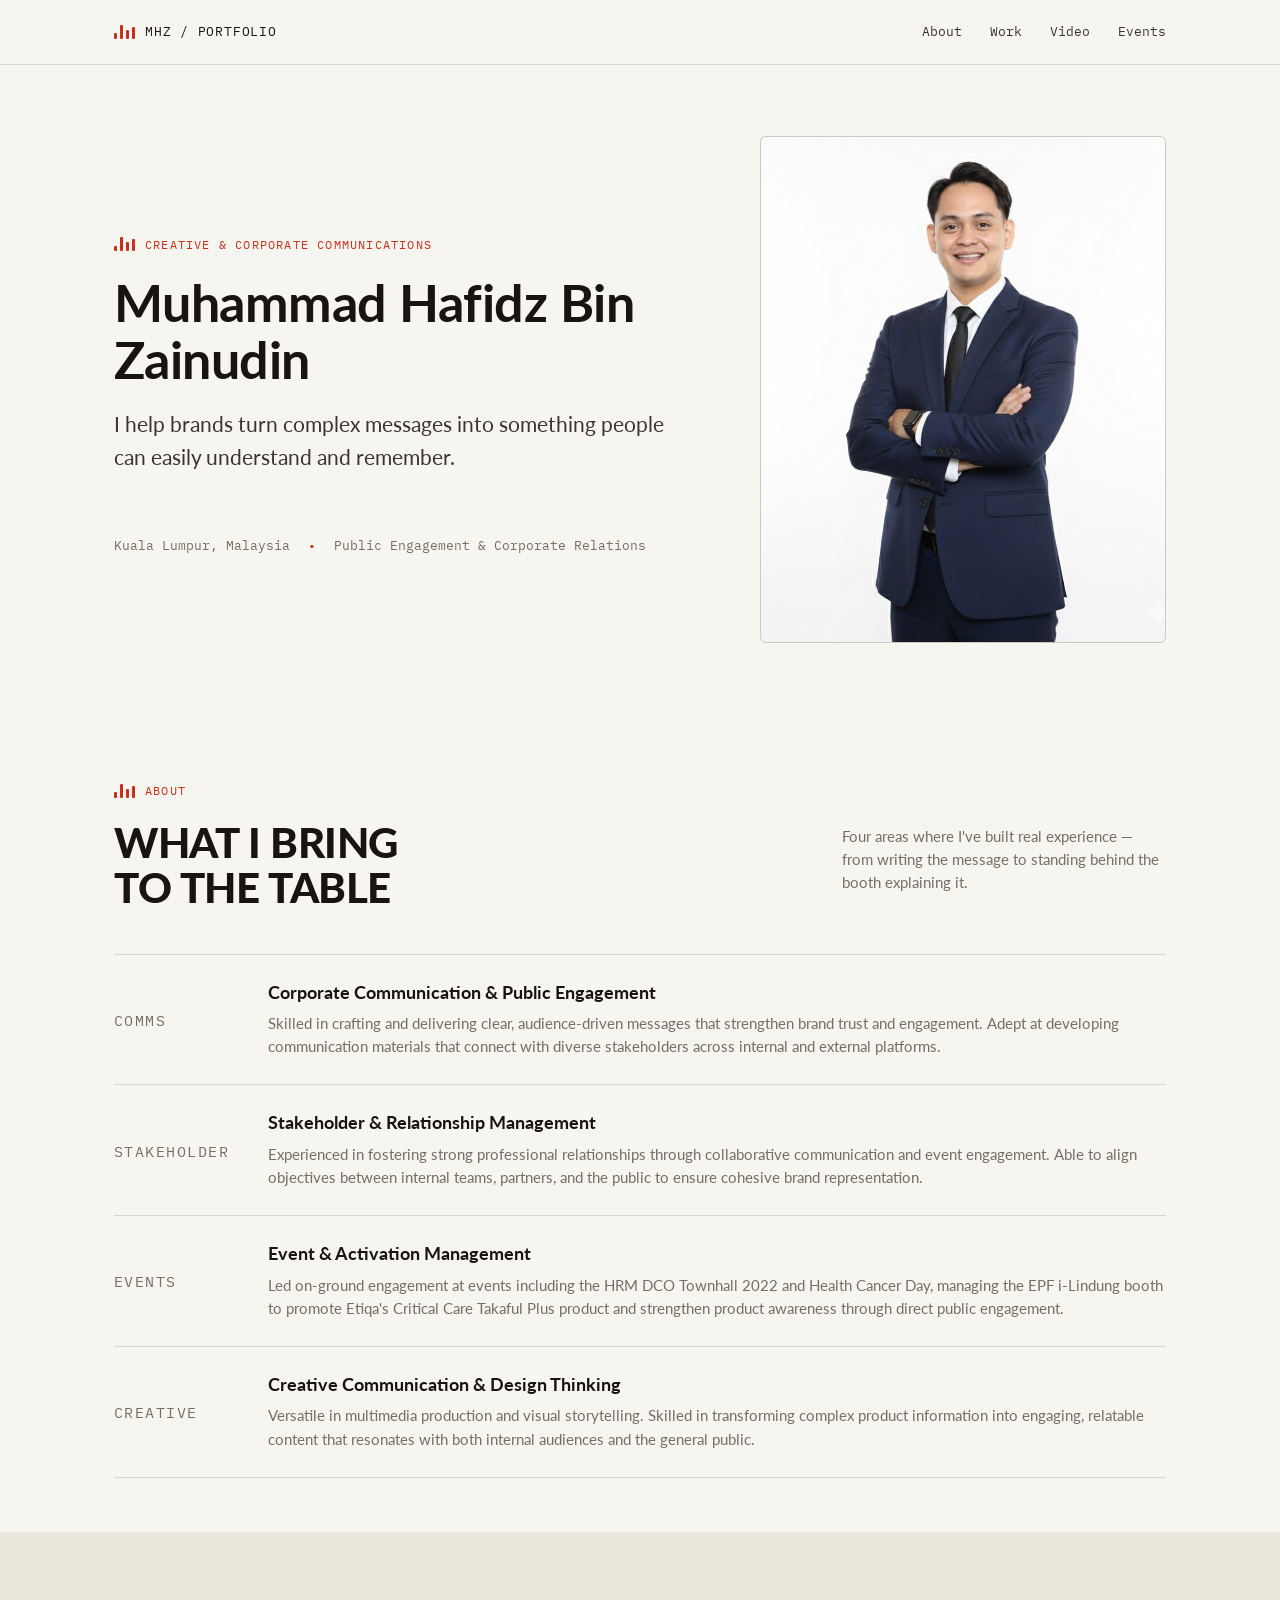
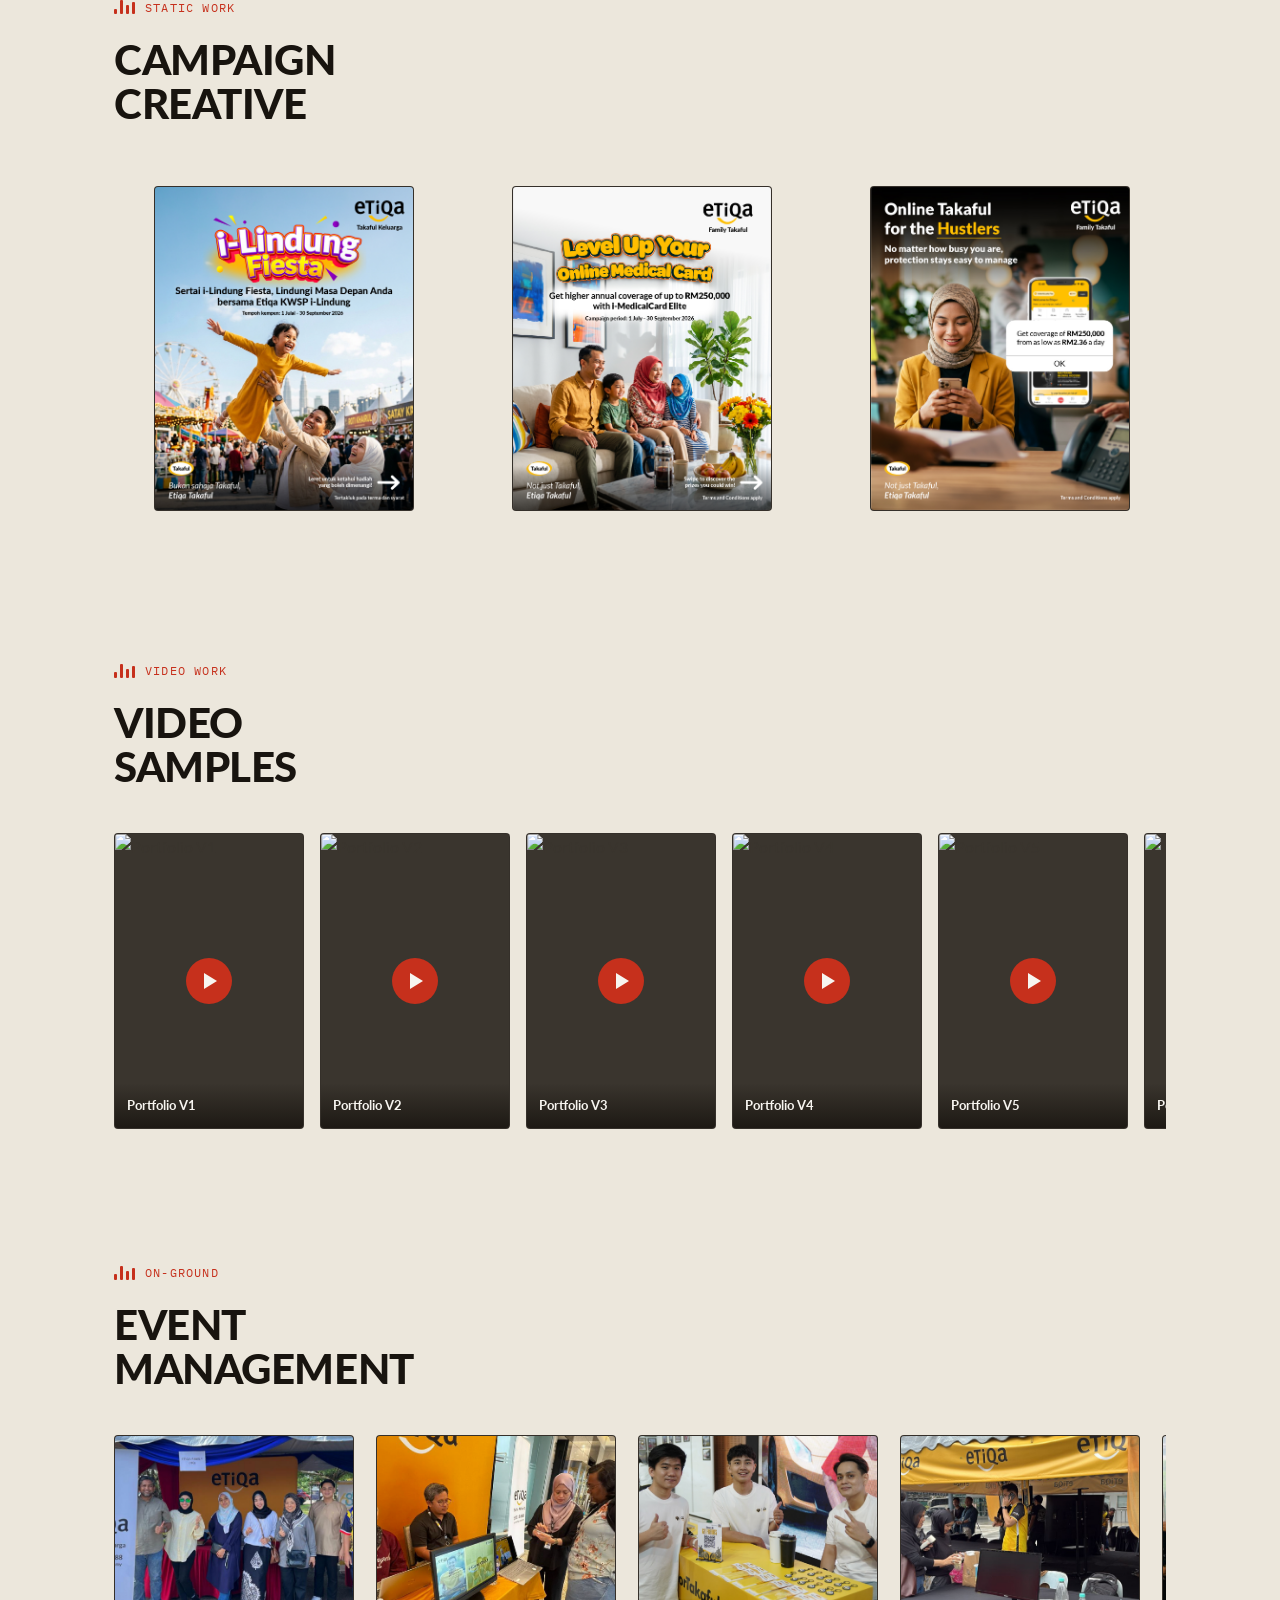
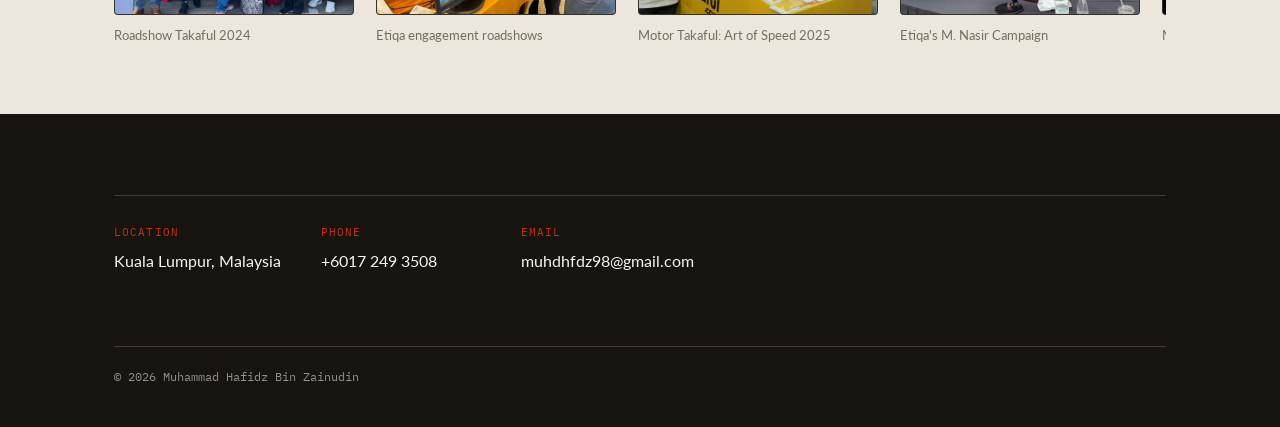
==== commit 27821303: "Add files via upload" ====
--- a/index.html
+++ b/index.html
@@ -8,7 +8,7 @@
 
 <link rel="preconnect" href="https://fonts.googleapis.com">
 <link rel="preconnect" href="https://fonts.gstatic.com" crossorigin>
-<link href="https://fonts.googleapis.com/css2?family=Big+Shoulders+Display:wght@600;900&family=IBM+Plex+Mono:wght@400;500&family=IBM+Plex+Sans:wght@400;500;600&display=swap" rel="stylesheet">
+<link href="https://fonts.googleapis.com/css2?family=Lato:wght@400;700;900&family=IBM+Plex+Mono:wght@400;500&display=swap" rel="stylesheet">
 <link rel="stylesheet" href="styles.css">
 </head>
 <body>
@@ -23,8 +23,8 @@
       <li><a href="#about">About</a></li>
       <li><a href="#work">Work</a></li>
       <li><a href="#video">Video</a></li>
+      <li><a href="#events">Events</a></li>
     </ul>
-    <a href="#contact" class="nav-cta">Get in touch</a>
   </div>
 </nav>
 
@@ -33,14 +33,15 @@
     <div>
       <p class="hero-eyebrow eyebrow">
         <span class="bars" aria-hidden="true"><span></span><span></span><span></span><span></span></span>
-        CREATIVE &amp; CORPORATE COMMUNICATIONS
+        Creative &amp; corporate communications
       </p>
-      <h1>
-        <span class="line"><span>Muhammad</span></span>
-        <span class="line"><span>Hafidz Bin</span></span>
-        <span class="line"><span>Zainudin</span></span>
-      </h1>
-      <p class="hero-hook" id="hero-hook">I help brands turn complex messages into something people can easily understand and remember.</p>
+      <h1>Muhammad Hafidz Bin Zainudin</h1>
+      <div class="edit-reveal">
+        <p class="messy" aria-hidden="true">
+          We <span class="cut" style="--d:.3s">synergistically leverage</span> <span class="cut" style="--d:.7s">omnichannel touchpoints</span> to <span class="cut" style="--d:1.1s">holistically actualize</span> <span class="cut" style="--d:1.5s">stakeholder-centric value propositions</span> and drive <span class="cut" style="--d:1.9s">paradigm-shifting</span> engagement outcomes.
+        </p>
+        <p class="clean" id="hero-hook">I help brands turn complex messages into something people can easily understand and remember.</p>
+      </div>
       <div class="hero-meta">
         <span id="hero-location">Kuala Lumpur, Malaysia</span>
         <span class="dot">•</span>
@@ -49,7 +50,6 @@
     </div>
     <div class="hero-photo">
       <img id="hero-photo-img" src="images/profile.jpg" alt="Portrait of Muhammad Hafidz Bin Zainudin" onerror="this.closest('.hero-photo').classList.add('no-photo'); this.remove();">
-      <span class="hero-photo-tag">On brand, on message</span>
     </div>
   </div>
 </header>
@@ -75,7 +75,6 @@
           <p class="eyebrow"><span class="bars" aria-hidden="true"><span></span><span></span><span></span><span></span></span> STATIC WORK</p>
           <h2>Campaign<br>creative</h2>
         </div>
-        <p class="section-note">A collection of static campaign visuals — each one built around a clear message designed to stop the scroll and stay on brand.</p>
       </div>
       <div class="gallery reveal" id="gallery"></div>
     </div>
@@ -88,20 +87,30 @@
           <p class="eyebrow"><span class="bars" aria-hidden="true"><span></span><span></span><span></span><span></span></span> VIDEO WORK</p>
           <h2>Video<br>samples</h2>
         </div>
-        <p class="section-note">Short-form video produced end to end — shooting, editing and on-camera presenting.</p>
       </div>
       <div class="video-grid reveal" id="video-grid"></div>
+    </div>
+  </section>
+
+  <section class="section events-section" id="events">
+    <div class="wrap">
+      <div class="section-head reveal">
+        <div>
+          <p class="eyebrow"><span class="bars" aria-hidden="true"><span></span><span></span><span></span><span></span></span> ON-GROUND</p>
+          <h2>Event<br>management</h2>
+        </div>
+      </div>
+      <div class="events-grid reveal" id="events-grid"></div>
     </div>
   </section>
 </main>
 
 <footer class="contact" id="contact">
   <div class="wrap">
-    <h2>Let's talk.</h2>
-    <div class="contact-row" id="contact-row"></div>
+    <div class="contact-details" id="contact-details"></div>
+    <div class="contact-socials" id="contact-socials"></div>
     <div class="contact-foot">
       <span>© <span id="year"></span> Muhammad Hafidz Bin Zainudin</span>
-      <span>Built with intent, not a template.</span>
     </div>
   </div>
 </footer>
--- a/styles.css
+++ b/styles.css
@@ -2,20 +2,18 @@
    TOKENS
    ============================================ */
 :root {
-  --ink: #0b0f1a;
-  --ink-soft: #141a2b;
   --paper: #f7f5f0;
-  --paper-dim: #ecE8df;
-  --coral: #ff4b3e;
-  --cobalt: #2f5fff;
-  --sun: #ffc53d;
-  --slate: #3a3f4b;
-  --slate-soft: #6b7180;
-  --line: rgba(11, 15, 26, 0.12);
-  --line-on-ink: rgba(247, 245, 240, 0.16);
-
-  --display: "Big Shoulders Display", "Arial Narrow", sans-serif;
-  --body: "IBM Plex Sans", -apple-system, sans-serif;
+  --paper-dim: #ece7dc;
+  --ink: #18140f;
+  --ink-soft: #241e17;
+  --redline: #c6301c;
+  --slate: #3a352e;
+  --slate-soft: #756e63;
+  --line: rgba(24, 20, 15, 0.14);
+  --line-on-ink: rgba(247, 245, 240, 0.18);
+
+  --display: "Lato", -apple-system, sans-serif;
+  --body: "Lato", -apple-system, sans-serif;
   --mono: "IBM Plex Mono", "Courier New", monospace;
 
   --max: 1180px;
@@ -41,7 +39,7 @@
   color: var(--slate);
   font-family: var(--body);
   font-size: 16px;
-  line-height: 1.55;
+  line-height: 1.6;
   -webkit-font-smoothing: antialiased;
 }
 
@@ -49,7 +47,7 @@
 a { color: inherit; }
 
 :focus-visible {
-  outline: 3px solid var(--cobalt);
+  outline: 2px solid var(--redline);
   outline-offset: 3px;
 }
 
@@ -63,16 +61,16 @@
 .eyebrow {
   font-family: var(--mono);
   font-size: 12px;
-  letter-spacing: 0.14em;
+  letter-spacing: 0.1em;
   text-transform: uppercase;
-  color: var(--coral);
+  color: var(--redline);
   display: inline-flex;
   align-items: center;
   gap: 10px;
 }
 
 /* ============================================
-   SIGNAL BARS — signature mark
+   SIGNAL BARS — static wordmark, no animation
    ============================================ */
 .bars {
   display: inline-flex;
@@ -84,16 +82,11 @@
   width: 3px;
   background: currentColor;
   border-radius: 1px;
-  animation: barpulse 1.1s ease-in-out infinite;
-}
-.bars span:nth-child(1) { height: 40%; animation-delay: -0.9s; }
-.bars span:nth-child(2) { height: 100%; animation-delay: -0.6s; }
-.bars span:nth-child(3) { height: 65%; animation-delay: -0.3s; }
-.bars span:nth-child(4) { height: 85%; animation-delay: 0s; }
-@keyframes barpulse {
-  0%, 100% { transform: scaleY(0.4); }
-  50% { transform: scaleY(1); }
-}
+}
+.bars span:nth-child(1) { height: 40%; }
+.bars span:nth-child(2) { height: 100%; }
+.bars span:nth-child(3) { height: 65%; }
+.bars span:nth-child(4) { height: 85%; }
 
 /* ============================================
    NAV
@@ -102,7 +95,7 @@
   position: fixed;
   top: 0; left: 0; right: 0;
   z-index: 50;
-  background: rgba(247, 245, 240, 0.86);
+  background: rgba(247, 245, 240, 0.9);
   backdrop-filter: blur(10px);
   border-bottom: 1px solid var(--line);
 }
@@ -122,7 +115,7 @@
   color: var(--ink);
   text-decoration: none;
 }
-.nav-mark .bars { color: var(--coral); }
+.nav-mark .bars { color: var(--redline); }
 .nav-links {
   display: flex;
   gap: 28px;
@@ -136,7 +129,7 @@
   color: var(--slate);
   transition: color 0.15s ease;
 }
-.nav-links a:hover { color: var(--coral); }
+.nav-links a:hover { color: var(--redline); }
 .nav-cta {
   font-family: var(--mono);
   font-size: 13px;
@@ -156,12 +149,10 @@
    HERO
    ============================================ */
 .hero {
-  background: var(--ink);
-  color: var(--paper);
+  background: var(--paper);
+  color: var(--slate);
   padding-top: calc(64px + clamp(40px, 8vh, 90px));
   padding-bottom: clamp(40px, 8vh, 90px);
-  position: relative;
-  overflow: hidden;
 }
 .hero .wrap {
   display: grid;
@@ -169,42 +160,58 @@
   gap: clamp(24px, 5vw, 60px);
   align-items: center;
 }
-.hero-eyebrow {
-  color: var(--sun);
-  margin-bottom: 22px;
-}
+.hero-eyebrow { margin-bottom: 20px; }
 .hero h1 {
   font-family: var(--display);
-  font-weight: 900;
-  font-size: clamp(52px, 8vw, 96px);
-  line-height: 0.92;
+  font-weight: 700;
+  font-size: clamp(32px, 4.6vw, 52px);
+  line-height: 1.1;
   letter-spacing: -0.01em;
-  margin: 0 0 28px;
-  text-transform: uppercase;
-}
-.hero h1 .line {
-  display: block;
-  overflow: hidden;
-}
-.hero h1 .line span {
-  display: inline-block;
-  filter: blur(14px);
+  margin: 0 0 20px;
+  color: var(--ink);
+}
+
+/* Edit-mark reveal: a cluttered, jargon-heavy line gets struck through,
+   then resolves into the plain-language version. The one signature
+   moment of motion on this page. */
+.edit-reveal {
+  display: grid;
+  margin: 0 0 30px;
+}
+.edit-reveal .messy,
+.edit-reveal .clean {
+  grid-area: 1 / 1;
+  margin: 0;
+  font-size: clamp(17px, 2.1vw, 21px);
+  line-height: 1.55;
+  max-width: 50ch;
+}
+.edit-reveal .messy {
+  color: var(--slate-soft);
+  animation: messyOut 0.5s ease forwards;
+  animation-delay: 2.6s;
+}
+.edit-reveal .clean {
+  color: var(--slate);
   opacity: 0;
-  transform: translateY(0.4em);
-  animation: reveal 0.9s cubic-bezier(0.2, 0.7, 0.2, 1) forwards;
-}
-.hero h1 .line:nth-child(2) span { animation-delay: 0.12s; }
-.hero h1 .line:nth-child(3) span { animation-delay: 0.24s; color: var(--coral); }
-@keyframes reveal {
-  to { filter: blur(0); opacity: 1; transform: translateY(0); }
-}
-.hero-hook {
-  font-size: clamp(18px, 2.4vw, 24px);
-  line-height: 1.5;
-  max-width: 46ch;
-  color: rgba(247, 245, 240, 0.86);
-  margin: 0 0 32px;
-}
+  animation: cleanIn 0.6s ease forwards;
+  animation-delay: 2.8s;
+}
+.cut {
+  text-decoration-line: line-through;
+  text-decoration-color: transparent;
+  text-decoration-thickness: 2px;
+  animation: strikeColor 0.3s ease forwards;
+  animation-delay: var(--d, 0s);
+}
+@keyframes strikeColor { to { text-decoration-color: var(--redline); } }
+@keyframes messyOut { to { opacity: 0; } }
+@keyframes cleanIn { to { opacity: 1; } }
+@media (prefers-reduced-motion: reduce) {
+  .edit-reveal .messy { display: none; }
+  .edit-reveal .clean { opacity: 1; animation: none; }
+}
+
 .hero-meta {
   display: flex;
   flex-wrap: wrap;
@@ -212,36 +219,26 @@
   align-items: center;
   font-family: var(--mono);
   font-size: 13px;
-  color: rgba(247, 245, 240, 0.6);
-}
-.hero-meta .dot { color: var(--coral); }
+  color: var(--slate-soft);
+}
+.hero-meta .dot { color: var(--redline); }
 
 .hero-photo {
   position: relative;
   aspect-ratio: 4 / 5;
   border-radius: 6px;
   overflow: hidden;
-  background: var(--ink-soft);
-  border: 1px solid var(--line-on-ink);
+  background: var(--paper-dim);
+  border: 1px solid var(--line);
 }
 .hero-photo img {
   width: 100%; height: 100%;
   object-fit: cover;
-  filter: grayscale(0.35) contrast(1.05);
-}
-.hero-photo::after {
-  content: "";
-  position: absolute; inset: 0;
-  background: linear-gradient(160deg, rgba(255,75,62,0.28), rgba(47,95,255,0.22));
-  mix-blend-mode: multiply;
 }
 .hero-photo.no-photo {
   display: flex;
   align-items: center;
   justify-content: center;
-  background:
-    repeating-linear-gradient(45deg, rgba(247,245,240,0.05) 0 2px, transparent 2px 12px),
-    linear-gradient(160deg, var(--ink-soft), var(--ink));
 }
 .hero-photo.no-photo::before {
   content: "PHOTO\A GOES\A HERE";
@@ -250,20 +247,7 @@
   font-family: var(--mono);
   font-size: 13px;
   letter-spacing: 0.08em;
-  color: rgba(247, 245, 240, 0.45);
-}
-.hero-photo-tag {
-  position: absolute;
-  bottom: 14px; left: 14px;
-  z-index: 2;
-  background: var(--ink);
-  color: var(--sun);
-  font-family: var(--mono);
-  font-size: 11px;
-  letter-spacing: 0.08em;
-  padding: 6px 10px;
-  border-radius: 999px;
-  text-transform: uppercase;
+  color: var(--slate-soft);
 }
 @media (max-width: 860px) {
   .hero .wrap { grid-template-columns: 1fr; }
@@ -273,22 +257,23 @@
 /* ============================================
    SECTION HEADERS
    ============================================ */
-.section { padding: clamp(64px, 10vh, 120px) 0; }
+.section { padding: clamp(44px, 6vh, 76px) 0; }
 .section-head {
   display: flex;
   justify-content: space-between;
   align-items: flex-end;
   gap: 24px;
-  margin-bottom: clamp(36px, 6vh, 64px);
+  margin-bottom: clamp(32px, 5vh, 56px);
   flex-wrap: wrap;
 }
 .section-head h2 {
   font-family: var(--display);
   font-weight: 900;
   text-transform: uppercase;
-  font-size: clamp(34px, 5vw, 54px);
-  line-height: 0.95;
-  margin: 10px 0 0;
+  letter-spacing: -0.01em;
+  font-size: clamp(28px, 4vw, 42px);
+  line-height: 1.05;
+  margin: 8px 0 0;
   color: var(--ink);
 }
 .section-note {
@@ -298,29 +283,27 @@
 }
 
 /* ============================================
-   ABOUT
+   ABOUT — list, not cards
    ============================================ */
 .about { background: var(--paper); }
 .about-grid {
+  display: block;
+  border-top: 1px solid var(--line);
+}
+.about-card {
   display: grid;
-  grid-template-columns: repeat(2, 1fr);
-  gap: 1px;
-  background: var(--line);
-  border: 1px solid var(--line);
-}
-.about-card {
-  background: var(--paper);
-  padding: 32px;
-  transition: background 0.2s ease;
-}
-.about-card:hover { background: var(--paper-dim); }
-.about-card .eyebrow { margin-bottom: 14px; }
+  grid-template-columns: 130px 1fr;
+  gap: 24px;
+  padding: 26px 0;
+  border-bottom: 1px solid var(--line);
+}
+.about-card .eyebrow { margin-bottom: 0; padding-top: 2px; }
 .about-card h3 {
   font-family: var(--body);
-  font-weight: 600;
-  font-size: 19px;
+  font-weight: 700;
+  font-size: 18px;
   color: var(--ink);
-  margin: 0 0 10px;
+  margin: 0 0 8px;
   line-height: 1.3;
 }
 .about-card p {
@@ -328,8 +311,8 @@
   font-size: 14.5px;
   color: var(--slate-soft);
 }
-@media (max-width: 720px) {
-  .about-grid { grid-template-columns: 1fr; }
+@media (max-width: 640px) {
+  .about-card { grid-template-columns: 1fr; gap: 8px; }
 }
 
 /* ============================================
@@ -337,24 +320,33 @@
    ============================================ */
 .work { background: var(--paper-dim); }
 .gallery {
-  display: grid;
-  grid-template-columns: repeat(3, 1fr);
+  display: flex;
   gap: 18px;
-}
+  overflow-x: auto;
+  overflow-y: hidden;
+  scroll-snap-type: x proximity;
+  padding-bottom: 14px;
+  -webkit-overflow-scrolling: touch;
+  scrollbar-width: thin;
+  scrollbar-color: var(--slate-soft) transparent;
+}
+.gallery::-webkit-scrollbar { height: 8px; }
+.gallery::-webkit-scrollbar-track { background: transparent; }
+.gallery::-webkit-scrollbar-thumb { background: var(--slate-soft); border-radius: 999px; }
 .gallery-item {
   position: relative;
+  flex: 0 0 auto;
+  width: 260px;
   aspect-ratio: 4 / 5;
   border-radius: 4px;
   overflow: hidden;
   background: var(--slate);
-  cursor: default;
+  border: 1px solid var(--line);
 }
 .gallery-item img {
   width: 100%; height: 100%;
   object-fit: cover;
-  transition: transform 0.5s cubic-bezier(0.2,0.7,0.2,1);
-}
-.gallery-item:hover img { transform: scale(1.06); }
+}
 .gallery-ph {
   width: 100%; height: 100%;
   display: flex; align-items: center; justify-content: center;
@@ -363,65 +355,48 @@
   font-family: var(--mono);
   font-size: 12px;
   letter-spacing: 0.04em;
-  color: rgba(247,245,240,0.75);
-  background:
-    repeating-linear-gradient(45deg, rgba(247,245,240,0.06) 0 2px, transparent 2px 10px),
-    linear-gradient(160deg, var(--ink), var(--slate));
-}
-.gallery-overlay {
-  position: absolute; inset: 0;
-  display: flex;
-  flex-direction: column;
-  justify-content: flex-end;
-  padding: 18px;
-  background: linear-gradient(0deg, rgba(11,15,26,0.92) 0%, rgba(11,15,26,0.15) 55%, transparent 75%);
-  opacity: 0;
-  transition: opacity 0.25s ease;
-}
-.gallery-item:hover .gallery-overlay,
-.gallery-item:focus-within .gallery-overlay { opacity: 1; }
-.gallery-overlay h4 {
-  color: var(--paper);
-  font-family: var(--body);
-  font-weight: 600;
-  font-size: 15px;
-  margin: 0 0 4px;
-}
-.gallery-overlay p {
-  color: rgba(247,245,240,0.72);
-  font-size: 12.5px;
-  margin: 0;
-}
-@media (max-width: 900px) {
-  .gallery { grid-template-columns: repeat(2, 1fr); }
+  color: rgba(247,245,240,0.8);
+  background: var(--slate);
 }
 @media (max-width: 560px) {
-  .gallery { grid-template-columns: 1fr; }
+  .gallery-item { width: 210px; }
 }
 
 /* ============================================
    VIDEO
    ============================================ */
-.video-section { background: var(--ink); color: var(--paper); }
-.video-section .section-head h2 { color: var(--paper); }
-.video-section .section-note { color: rgba(247,245,240,0.55); }
+.video-section { background: var(--paper-dim); color: var(--slate); }
+.video-section .section-head h2 { color: var(--ink); }
+.video-section .section-note { color: var(--slate-soft); }
 .video-grid {
-  display: grid;
-  grid-template-columns: repeat(4, 1fr);
+  display: flex;
   gap: 16px;
-}
+  overflow-x: auto;
+  overflow-y: hidden;
+  scroll-snap-type: x proximity;
+  padding-bottom: 14px;
+  -webkit-overflow-scrolling: touch;
+  scrollbar-width: thin;
+  scrollbar-color: var(--slate-soft) transparent;
+}
+.video-grid::-webkit-scrollbar { height: 8px; }
+.video-grid::-webkit-scrollbar-track { background: transparent; }
+.video-grid::-webkit-scrollbar-thumb { background: var(--slate-soft); border-radius: 999px; }
 .video-item {
   position: relative;
+  flex: 0 0 auto;
+  width: 190px;
   aspect-ratio: 9 / 14;
   border-radius: 4px;
   overflow: hidden;
-  background: var(--ink-soft);
-  border: 1px solid var(--line-on-ink);
+  background: var(--slate);
+  border: 1px solid var(--line);
   cursor: pointer;
   padding: 0;
   text-align: left;
   color: inherit;
   font: inherit;
+  scroll-snap-align: start;
 }
 .video-item img {
   width: 100%; height: 100%; object-fit: cover;
@@ -433,8 +408,8 @@
   padding: 16px;
   font-family: var(--mono);
   font-size: 11px;
-  color: rgba(247,245,240,0.7);
-  background: repeating-linear-gradient(45deg, rgba(247,245,240,0.06) 0 2px, transparent 2px 10px), var(--ink-soft);
+  color: rgba(247,245,240,0.75);
+  background: var(--slate);
 }
 .video-play {
   position: absolute; inset: 0;
@@ -444,8 +419,7 @@
   content: "";
   width: 46px; height: 46px;
   border-radius: 50%;
-  background: var(--coral);
-  clip-path: none;
+  background: var(--redline);
 }
 .video-play::after {
   content: "";
@@ -459,18 +433,73 @@
 .video-caption {
   position: absolute; left: 0; right: 0; bottom: 0;
   padding: 12px;
-  background: linear-gradient(0deg, rgba(11,15,26,0.9), transparent);
-}
-.video-caption h4 { margin: 0; font-size: 13px; font-weight: 600; }
-@media (max-width: 900px) {
-  .video-grid { grid-template-columns: repeat(2, 1fr); }
+  background: linear-gradient(0deg, rgba(24,20,15,0.85), transparent);
+}
+.video-caption h4 { margin: 0; font-size: 13px; font-weight: 700; color: var(--paper); }
+@media (max-width: 560px) {
+  .video-item { width: 150px; }
+}
+
+/* ============================================
+   EVENTS
+   ============================================ */
+.events-section { background: var(--paper-dim); }
+.events-grid {
+  display: flex;
+  gap: 22px;
+  overflow-x: auto;
+  overflow-y: hidden;
+  scroll-snap-type: x proximity;
+  padding-bottom: 14px;
+  -webkit-overflow-scrolling: touch;
+  scrollbar-width: thin;
+  scrollbar-color: var(--slate-soft) transparent;
+}
+.events-grid::-webkit-scrollbar { height: 8px; }
+.events-grid::-webkit-scrollbar-track { background: transparent; }
+.events-grid::-webkit-scrollbar-thumb { background: var(--slate-soft); border-radius: 999px; }
+.event-item {
+  flex: 0 0 auto;
+  width: 240px;
+  scroll-snap-align: start;
+}
+.event-photo {
+  position: relative;
+  aspect-ratio: 4 / 3;
+  border-radius: 4px;
+  overflow: hidden;
+  background: var(--slate);
+  border: 1px solid var(--line);
+}
+.event-photo img {
+  width: 100%; height: 100%;
+  object-fit: cover;
+}
+.event-ph {
+  width: 100%; height: 100%;
+  display: flex; align-items: center; justify-content: center;
+  text-align: center;
+  padding: 16px;
+  font-family: var(--mono);
+  font-size: 11px;
+  letter-spacing: 0.04em;
+  color: rgba(247,245,240,0.8);
+  background: var(--slate);
+}
+.event-caption {
+  margin: 10px 0 0;
+  font-size: 13px;
+  color: var(--slate-soft);
+}
+@media (max-width: 560px) {
+  .event-item { width: 200px; }
 }
 
 /* Lightbox */
 .lightbox {
   position: fixed; inset: 0;
   z-index: 100;
-  background: rgba(11,15,26,0.92);
+  background: rgba(24,20,15,0.92);
   display: none;
   align-items: center;
   justify-content: center;
@@ -501,38 +530,65 @@
 }
 
 /* ============================================
-   CONTACT / FOOTER
+   CONTACT / FOOTER — the one dark, confident close
    ============================================ */
 .contact {
-  background: var(--coral);
-  color: var(--ink);
-  padding: clamp(60px, 10vh, 110px) 0 40px;
+  background: var(--ink);
+  color: var(--paper);
+  padding: clamp(56px, 9vh, 100px) 0 40px;
 }
 .contact h2 {
   font-family: var(--display);
   font-weight: 900;
   text-transform: uppercase;
-  font-size: clamp(40px, 8vw, 90px);
-  line-height: 0.92;
+  font-size: clamp(36px, 7vw, 76px);
+  line-height: 0.98;
   margin: 0 0 28px;
 }
-.contact-row {
+.contact-details {
   display: flex;
   flex-wrap: wrap;
-  gap: 14px;
-  margin-bottom: 48px;
-}
-.contact-link {
-  font-family: var(--mono);
-  font-size: 14px;
+  gap: 40px;
+  padding-top: 28px;
+  margin-bottom: 32px;
+  border-top: 1px solid var(--line-on-ink);
+}
+.contact-item { min-width: 160px; }
+.contact-label {
+  font-family: var(--mono);
+  font-size: 11px;
+  letter-spacing: 0.1em;
+  text-transform: uppercase;
+  color: var(--redline);
+  margin: 0 0 6px;
+}
+.contact-value,
+.contact-value-link {
+  font-size: 16px;
+  color: var(--paper);
+  margin: 0;
   text-decoration: none;
-  color: var(--ink);
-  border: 1px solid var(--ink);
-  padding: 12px 20px;
+  border-bottom: 1px solid transparent;
+  transition: border-color 0.15s ease;
+}
+.contact-value-link:hover { border-color: var(--redline); }
+.contact-socials {
+  display: flex;
+  flex-wrap: wrap;
+  gap: 10px;
+  margin-bottom: 40px;
+}
+.social-link {
+  font-family: var(--mono);
+  font-size: 12px;
+  text-decoration: none;
+  color: var(--paper);
+  border: 1px solid var(--line-on-ink);
+  padding: 8px 16px;
   border-radius: 999px;
-  transition: background 0.15s ease, color 0.15s ease;
-}
-.contact-link:hover { background: var(--ink); color: var(--sun); }
+  transition: background 0.15s ease, border-color 0.15s ease;
+}
+.social-link:hover { background: var(--redline); border-color: var(--redline); }
 .contact-foot {
   display: flex;
   justify-content: space-between;
@@ -540,8 +596,8 @@
   gap: 10px;
   font-family: var(--mono);
   font-size: 12px;
-  color: rgba(11,15,26,0.65);
-  border-top: 1px solid rgba(11,15,26,0.2);
+  color: rgba(247,245,240,0.55);
+  border-top: 1px solid var(--line-on-ink);
   padding-top: 20px;
 }
 
